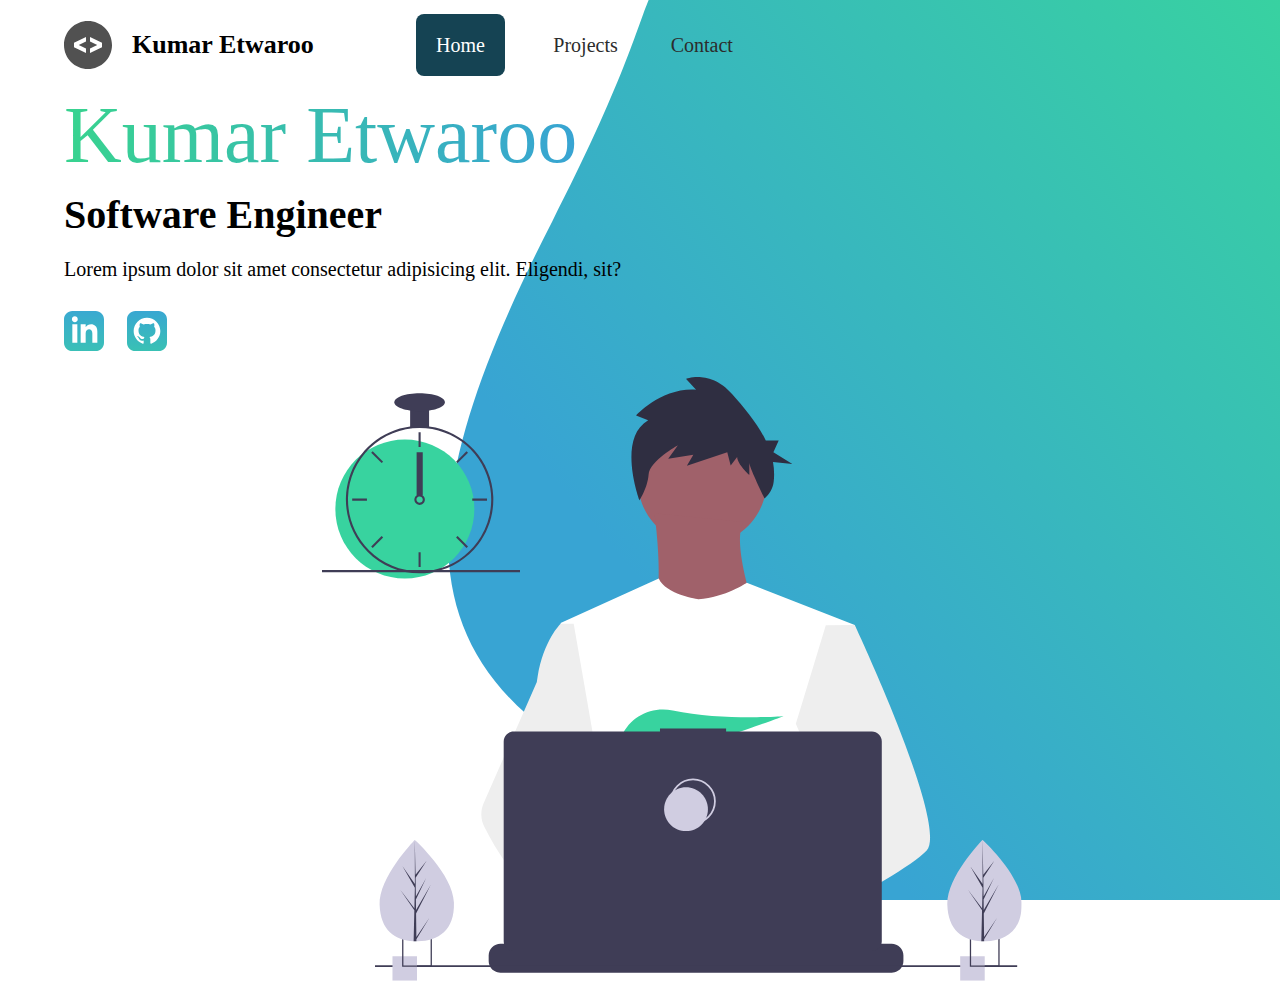
==== index.html @ 173f85a4 "Working on Home Page" ====
<!DOCTYPE html>
<html lang="en">
  <head>
    <meta charset="UTF-8" />
    <meta http-equiv="X-UA-Compatible" content="IE=edge" />
    <meta name="viewport" content="width=device-width, initial-scale=1.0" />
    <title>Kumar Etwaroo | Software Engineer</title>
    <meta
      name="description"
      content="I am the highest performing computer 
      science gradute of the University of the West Indies 
      within the graduating class of 2021. 
      I am passionate web developer, enjoying all 
      areas of full stack developement."
    />
    <meta name="robots" content="index, follow" />
    <link rel="stylesheet" href="./styles/style.css" />
  </head>
  <body>
    <header class="main">
      <nav>
        <div class="logo-container">
          <img
            src="./icons/code.svg"
            alt="greater than sign facing lesser than sign"
          />
          <h1>Kumar Etwaroo</h1>
        </div>
        <ul>
          <li><a href="#" class="active">Home</a></li>
          <li><a href="#">Projects</a></li>
          <li><a href="#">Contact</a></li>
        </ul>
      </nav>
      <section class="intro">
        <div class="intro-text-container">
          <header>
            <span>Kumar Etwaroo</span>
            <h2>Software Engineer</h2>
          </header>
          <p>
            Lorem ipsum dolor sit amet consectetur adipisicing elit. Eligendi,
            sit?
          </p>
          <div class="intro-links-container">
            <a href="#"
              ><img src="./icons/linked-in.svg" alt="linkedin-social-media"
            /></a>
            <a href="#"><img src="./icons/github.svg" alt="github-lin" /></a>
          </div>
        </div>
        <div class="intro-imgs-container">
          <svg
            width="799"
            height="690"
            viewBox="0 0 799 690"
            fill="none"
            xmlns="http://www.w3.org/2000/svg"
          >
            <g id="undraw_dev_productivity_umsq (1) 1" clip-path="url(#clip0)">
              <path
                id="Vector"
                d="M516.92 624.636C516.92 624.636 512.16 626.266 504.42 628.576C487.31 633.706 455.65 642.216 428.82 643.916C405.72 645.396 386.2 641.836 382.63 626.766C381.1 620.286 383.27 614.956 388 610.576C402.12 597.486 439 592.796 468.25 591.186C476.51 590.736 484.15 590.526 490.51 590.446C501.31 590.306 508.39 590.526 508.39 590.526L508.56 591.186L516.92 624.636Z"
                fill="#A0616A"
              />
              <path
                id="Vector_2"
                d="M436.99 672.586C418.61 695.346 342.73 647.666 316.19 629.886C310.41 626.016 306.97 623.566 306.97 623.566L331.25 591.186L338.94 580.936C338.94 580.936 345.82 584.586 355.99 590.526C356.36 590.746 356.73 590.966 357.11 591.186C365.88 596.336 376.89 603.066 388 610.576C403.33 620.946 418.83 632.776 428.82 643.916C438.59 654.806 443.08 665.036 436.99 672.586Z"
                fill="#A0616A"
              />
              <g id="me">
                <path
                  id="Vector_3"
                  d="M434.672 191.952C475.283 191.607 507.926 158.406 507.582 117.795C507.237 77.1832 474.036 44.5403 433.425 44.8847C392.813 45.2291 360.17 78.4303 360.515 119.042C360.859 159.653 394.06 192.296 434.672 191.952Z"
                  fill="#A0616A"
                />
                <path
                  id="Vector_4"
                  d="M379.477 155.65C379.477 155.65 394.216 259.972 373.002 271.875C351.787 283.779 499.929 283.588 499.929 283.588C499.929 283.588 466.124 193.284 480.809 165.449L379.477 155.65Z"
                  fill="#A0616A"
                />
                <path
                  id="Vector_5"
                  d="M608.101 283.199L596.257 339.402L571.214 458.308L570.49 464.815L562.138 540.138L556.582 590.177L552.857 623.79C528.584 636.526 510.988 645.326 510.988 645.326C510.988 645.326 509.404 637.719 506.871 627.99C489.805 633.265 458.218 642.043 431.404 643.97C441.266 654.777 445.842 664.969 439.817 672.57C421.63 695.485 345.349 648.45 318.659 630.896C318.077 635.158 317.879 639.464 318.068 643.762L297.626 628.314L299.331 592.359L302.206 531.522L305.819 455.229C304.448 451.975 303.294 448.634 302.364 445.228C295.956 423.161 288.032 379.057 281.928 342.067C277.016 312.298 273.302 287.138 272.517 281.785C272.411 281.086 272.358 280.726 272.358 280.726L384.363 230.094C392.509 248.556 429.865 253.809 429.865 253.809C460.756 251.417 484.847 234.913 484.847 234.913L608.101 283.199Z"
                  fill="white"
                />
                <path
                  id="Vector_6"
                  d="M372.285 49.3811L358.49 43.9934C358.49 43.9934 386.969 12.1 426.99 14.513L415.635 2.22366C415.635 2.22366 443.04 -9.01799 468.283 19.6674C481.553 34.7467 496.908 52.4737 506.557 72.5077L521.281 72.3829L515.251 85.9663L536.874 99.3152L514.777 97.0719C516.155 104.471 516.421 112.034 515.566 119.511C514.683 126.991 510.928 133.835 505.094 138.598V138.598C505.094 138.598 487.743 103.449 487.696 97.9443L487.813 111.705C487.813 111.705 473.959 99.4371 473.889 91.1807L466.471 100.877L462.593 85.7717L416.475 101.301L423.87 88.8526L395.157 93.2246L406.278 77.9923C406.278 77.9923 373.932 96.1568 372.811 111.304C371.689 126.452 362.299 140.875 362.299 140.875C362.299 140.875 336.213 70.3294 372.285 49.3811Z"
                  fill="#2F2E41"
                />
                <path
                  id="Vector_7"
                  d="M690.215 540.422C682.794 548.605 664.338 560.992 641.951 574.422C633.623 579.413 624.757 584.559 615.71 589.676C594.122 601.889 571.514 614.001 552.857 623.79C528.584 636.526 510.988 645.326 510.988 645.326C510.988 645.326 509.403 637.719 506.871 627.99C503.48 614.968 498.397 598.141 493.184 590.715C493.002 590.456 492.82 590.218 492.638 589.979C491.121 588.022 489.601 586.885 488.112 586.897L562.138 540.138L594.127 519.926L570.489 464.814L540.842 395.683L557.908 339.727L575.062 283.479L608.101 283.199C608.101 283.199 619.243 306.985 633.514 340.166C635.647 345.128 637.851 350.299 640.096 355.64C669.469 425.394 706.176 522.836 690.215 540.422Z"
                  fill="#EEEEEE"
                />
                <path
                  id="Vector_8"
                  d="M358.123 591.2C355.41 591.212 352.702 591.456 350.029 591.928C327.074 596.073 320.47 616.94 318.659 630.896C318.077 635.158 317.879 639.464 318.068 643.761L297.626 628.314L290.178 622.687C272.316 616.628 256.353 605.733 242.483 592.84C230.449 581.456 219.634 568.849 210.213 555.223C200.831 541.793 192.448 527.692 185.134 513.034C183.094 508.943 181.977 504.454 181.864 499.884C181.751 495.314 182.644 490.775 184.48 486.588L209.154 430.327L245.218 348.098C245.471 346.146 245.752 344.237 246.059 342.371C252.995 300.511 272.367 281.786 272.367 281.786L287.286 281.659L297.778 341.932L310.813 416.815L302.364 445.227L282.839 510.845L302.205 531.522L358.123 591.2Z"
                  fill="#EEEEEE"
                />
              </g>
              <path
                id="Vector_9"
                d="M372.877 415.806L385.631 430.686C390.37 429.783 395.319 428.721 400.416 427.529L396.752 415.806L405.71 426.256C459.707 412.975 526.637 387.155 526.637 387.155C526.637 387.155 454.379 392.453 400.428 380.666C376.558 375.451 351.998 387.284 342.202 409.668C336.508 422.679 337.403 433.951 357.596 433.951C364.419 433.835 371.223 433.195 377.949 432.037L372.877 415.806Z"
                fill="#38D39F"
              />
              <path
                id="Vector_10"
                d="M663.65 660.386V666.456C663.654 668.122 663.345 669.774 662.74 671.326C662.472 672.018 662.147 672.687 661.77 673.326C660.578 675.326 658.887 676.983 656.862 678.133C654.838 679.283 652.549 679.887 650.22 679.886H203.67C201.342 679.887 199.053 679.283 197.028 678.133C195.003 676.983 193.312 675.326 192.12 673.326C191.743 672.687 191.419 672.018 191.15 671.326C190.546 669.774 190.237 668.122 190.24 666.456V660.386C190.24 658.622 190.587 656.876 191.262 655.246C191.936 653.616 192.926 652.136 194.173 650.888C195.42 649.641 196.901 648.652 198.53 647.977C200.16 647.302 201.906 646.955 203.67 646.956H229.41V644.126C229.41 644.052 229.425 643.979 229.453 643.911C229.481 643.843 229.522 643.782 229.574 643.73C229.626 643.678 229.688 643.636 229.756 643.608C229.824 643.58 229.897 643.566 229.97 643.566H243.4C243.474 643.566 243.547 643.58 243.615 643.608C243.683 643.636 243.745 643.678 243.797 643.73C243.849 643.782 243.89 643.843 243.918 643.911C243.946 643.979 243.96 644.052 243.96 644.126V646.956H252.35V644.126C252.35 644.052 252.365 643.979 252.393 643.911C252.421 643.843 252.462 643.782 252.514 643.73C252.566 643.678 252.628 643.636 252.696 643.608C252.764 643.58 252.837 643.566 252.91 643.566H266.34C266.414 643.566 266.487 643.58 266.555 643.608C266.623 643.636 266.684 643.678 266.736 643.73C266.789 643.782 266.83 643.843 266.858 643.911C266.886 643.979 266.9 644.052 266.9 644.126V646.956H275.3V644.126C275.3 644.052 275.315 643.979 275.343 643.911C275.371 643.843 275.412 643.782 275.464 643.73C275.516 643.678 275.578 643.636 275.646 643.608C275.714 643.58 275.787 643.566 275.86 643.566H289.29C289.364 643.566 289.437 643.58 289.505 643.608C289.573 643.636 289.634 643.678 289.686 643.73C289.739 643.782 289.78 643.843 289.808 643.911C289.836 643.979 289.85 644.052 289.85 644.126V646.956H298.24V644.126C298.24 644.052 298.255 643.979 298.283 643.911C298.311 643.843 298.352 643.782 298.404 643.73C298.456 643.678 298.518 643.636 298.586 643.608C298.654 643.58 298.727 643.566 298.8 643.566H312.23C312.304 643.566 312.377 643.58 312.445 643.608C312.513 643.636 312.574 643.678 312.626 643.73C312.678 643.782 312.72 643.843 312.748 643.911C312.776 643.979 312.79 644.052 312.79 644.126V646.956H321.18V644.126C321.18 644.052 321.194 643.979 321.223 643.911C321.251 643.843 321.292 643.782 321.344 643.73C321.396 643.678 321.458 643.636 321.526 643.608C321.594 643.58 321.667 643.566 321.74 643.566H335.17C335.244 643.566 335.317 643.58 335.385 643.608C335.453 643.636 335.514 643.678 335.566 643.73C335.618 643.782 335.66 643.843 335.688 643.911C335.716 643.979 335.73 644.052 335.73 644.126V646.956H344.13V644.126C344.13 644.052 344.145 643.979 344.173 643.911C344.201 643.843 344.242 643.782 344.294 643.73C344.346 643.678 344.408 643.636 344.476 643.608C344.544 643.58 344.617 643.566 344.69 643.566H358.12C358.194 643.566 358.267 643.58 358.335 643.608C358.403 643.636 358.464 643.678 358.516 643.73C358.569 643.782 358.61 643.843 358.638 643.911C358.666 643.979 358.68 644.052 358.68 644.126V646.956H367.07V644.126C367.07 644.052 367.085 643.979 367.113 643.911C367.141 643.843 367.182 643.782 367.234 643.73C367.286 643.678 367.348 643.636 367.416 643.608C367.484 643.58 367.557 643.566 367.63 643.566H472.83C472.904 643.566 472.977 643.58 473.045 643.608C473.113 643.636 473.174 643.678 473.227 643.73C473.279 643.782 473.32 643.843 473.348 643.911C473.376 643.979 473.39 644.052 473.39 644.126V646.956H481.79V644.126C481.79 644.052 481.804 643.979 481.833 643.911C481.861 643.843 481.902 643.782 481.954 643.73C482.006 643.678 482.068 643.636 482.136 643.608C482.204 643.58 482.277 643.566 482.35 643.566H495.78C495.928 643.567 496.07 643.627 496.175 643.732C496.279 643.836 496.339 643.978 496.34 644.126V646.956H504.73V644.126C504.73 644.052 504.745 643.979 504.773 643.911C504.801 643.843 504.842 643.782 504.894 643.73C504.946 643.678 505.008 643.636 505.076 643.608C505.144 643.58 505.217 643.566 505.29 643.566H518.72C518.794 643.566 518.867 643.58 518.935 643.608C519.003 643.636 519.065 643.678 519.117 643.73C519.169 643.782 519.21 643.843 519.238 643.911C519.266 643.979 519.28 644.052 519.28 644.126V646.956H527.67V644.126C527.67 644.052 527.685 643.979 527.713 643.911C527.741 643.843 527.782 643.782 527.834 643.73C527.886 643.678 527.948 643.636 528.016 643.608C528.084 643.58 528.157 643.566 528.23 643.566H541.66C541.734 643.566 541.807 643.58 541.875 643.608C541.943 643.636 542.005 643.678 542.057 643.73C542.109 643.782 542.15 643.843 542.178 643.911C542.206 643.979 542.22 644.052 542.22 644.126V646.956H550.62V644.126C550.62 644.052 550.635 643.979 550.663 643.911C550.691 643.843 550.732 643.782 550.784 643.73C550.836 643.678 550.898 643.636 550.966 643.608C551.034 643.58 551.107 643.566 551.18 643.566H564.61C564.757 643.568 564.898 643.628 565.001 643.733C565.104 643.837 565.161 643.979 565.16 644.126V646.956H573.56V644.126C573.56 644.052 573.575 643.979 573.603 643.911C573.631 643.843 573.672 643.782 573.724 643.73C573.776 643.678 573.838 643.636 573.906 643.608C573.974 643.58 574.047 643.566 574.12 643.566H587.55C587.624 643.566 587.697 643.58 587.765 643.608C587.833 643.636 587.895 643.678 587.947 643.73C587.999 643.782 588.04 643.843 588.068 643.911C588.096 643.979 588.11 644.052 588.11 644.126V646.956H596.5V644.126C596.5 644.052 596.515 643.979 596.543 643.911C596.571 643.843 596.612 643.782 596.664 643.73C596.716 643.678 596.778 643.636 596.846 643.608C596.914 643.58 596.987 643.566 597.06 643.566H610.49C610.564 643.566 610.637 643.58 610.705 643.608C610.773 643.636 610.835 643.678 610.887 643.73C610.939 643.782 610.98 643.843 611.008 643.911C611.036 643.979 611.05 644.052 611.05 644.126V646.956H650.22C651.984 646.955 653.731 647.302 655.36 647.977C656.99 648.652 658.471 649.641 659.718 650.888C660.965 652.136 661.954 653.616 662.629 655.246C663.304 656.876 663.651 658.622 663.65 660.386Z"
                fill="#3F3D56"
              />
              <path
                id="Vector_11"
                d="M793.5 671.326H60.5V673.326H793.5V671.326Z"
                fill="#3F3D56"
              />
              <path
                id="Vector_12"
                d="M627.694 404.757H461.251V401.326H385.78V404.757H218.651C215.665 404.757 212.801 405.943 210.69 408.054C208.578 410.166 207.392 413.029 207.392 416.015V643.927C207.392 646.913 208.578 649.776 210.69 651.888C212.801 653.999 215.665 655.185 218.651 655.185H627.694C630.68 655.185 633.544 653.999 635.655 651.888C637.767 649.776 638.953 646.913 638.953 643.927V416.015C638.953 414.537 638.662 413.073 638.096 411.707C637.53 410.341 636.701 409.1 635.655 408.054C634.61 407.009 633.369 406.18 632.003 405.614C630.637 405.048 629.173 404.757 627.694 404.757Z"
                fill="#3F3D56"
              />
              <path
                id="Vector_13"
                d="M423.5 509.326C437.307 509.326 448.5 498.133 448.5 484.326C448.5 470.519 437.307 459.326 423.5 459.326C409.693 459.326 398.5 470.519 398.5 484.326C398.5 498.133 409.693 509.326 423.5 509.326Z"
                stroke="#D0CDE1"
                stroke-width="2"
                stroke-miterlimit="10"
              />
              <path
                id="Vector_14"
                d="M415.5 518.326C429.307 518.326 440.5 507.133 440.5 493.326C440.5 479.519 429.307 468.326 415.5 468.326C401.693 468.326 390.5 479.519 390.5 493.326C390.5 507.133 401.693 518.326 415.5 518.326Z"
                fill="#D0CDE1"
              />
              <path
                id="Vector_15"
                d="M108.446 661.223H80.4463V689.223H108.446V661.223Z"
                fill="#D0CDE1"
              />
              <path
                id="Vector_16"
                d="M91.4502 639.223V673.223H125.45V639.223H91.4502ZM123.97 671.743H92.9202V640.703H123.97V671.743Z"
                fill="#3F3D56"
              />
              <path
                id="Vector_17"
                d="M756.446 661.223H728.446V689.223H756.446V661.223Z"
                fill="#D0CDE1"
              />
              <path
                id="Vector_18"
                d="M739.45 639.223V673.223H773.45V639.223H739.45ZM771.97 671.743H740.92V640.703H771.97V671.743Z"
                fill="#3F3D56"
              />
              <path
                id="Vector_19"
                d="M94.5802 230.113C138.399 230.113 173.921 194.592 173.921 150.773C173.921 106.955 138.399 71.4326 94.5802 71.4326C50.7617 71.4326 15.2397 106.955 15.2397 150.773C15.2397 194.592 50.7617 230.113 94.5802 230.113Z"
                fill="#38D39F"
              />
              <path
                id="Vector_20"
                d="M122.229 56.4899C115.045 55.5763 107.774 55.5763 100.59 56.4899C84.586 58.5913 69.5203 65.2398 57.181 75.6465C44.8417 86.0532 35.7467 99.7813 30.9754 115.202C28.8053 122.229 27.5764 129.514 27.3208 136.864C27.2848 137.886 27.2607 138.92 27.2607 139.954C27.283 162.264 36.1559 183.655 51.932 199.431C67.7082 215.207 89.0989 224.08 111.41 224.103C113.201 224.103 114.992 224.042 116.759 223.934C120.907 223.674 125.03 223.103 129.093 222.227C148.495 218.055 165.798 207.161 177.947 191.468C190.095 175.776 196.308 156.295 195.487 136.467C194.665 116.638 186.863 97.738 173.459 83.1039C160.054 68.4698 141.909 59.0435 122.229 56.4899H122.229ZM137.748 217.347H137.736C130.959 219.659 123.905 221.062 116.759 221.518C114.992 221.638 113.201 221.698 111.41 221.698C89.7377 221.672 68.961 213.051 53.6367 197.727C38.3123 182.402 29.6914 161.626 29.6649 139.954C29.6649 138.92 29.689 137.886 29.725 136.864C30.5514 115.744 39.5156 95.7617 54.7411 81.1008C69.9666 66.44 90.273 58.237 111.41 58.2089C130.776 58.21 149.513 65.0865 164.283 77.6131C179.052 90.1398 188.895 107.503 192.057 126.61C195.219 145.716 191.496 165.325 181.55 181.942C171.604 198.559 156.081 211.106 137.748 217.347H137.748Z"
                fill="#3F3D56"
              />
              <path
                id="Vector_21"
                d="M112.612 63.0176H110.208V79.8474H112.612V63.0176Z"
                fill="#3F3D56"
              />
              <path
                id="Vector_22"
                d="M57.8578 84.7018L56.1577 86.4019L68.0582 98.3023L69.7582 96.6022L57.8578 84.7018Z"
                fill="#3F3D56"
              />
              <path
                id="Vector_23"
                d="M34.4736 138.751V141.156H51.3034V138.751H34.4736Z"
                fill="#3F3D56"
              />
              <path
                id="Vector_24"
                d="M56.1578 193.506L57.8579 195.206L69.7584 183.306L68.0583 181.606L56.1578 193.506Z"
                fill="#3F3D56"
              />
              <path
                id="Vector_25"
                d="M153.062 96.6022L154.762 98.3022L166.662 86.4018L164.962 84.7017L153.062 96.6022Z"
                fill="#3F3D56"
              />
              <path
                id="Vector_26"
                d="M171.516 138.751V141.156H188.346V138.751H171.516Z"
                fill="#3F3D56"
              />
              <path
                id="Vector_27"
                d="M154.762 181.605L153.062 183.305L164.962 195.206L166.662 193.506L154.762 181.605Z"
                fill="#3F3D56"
              />
              <path
                id="Vector_28"
                d="M112.612 200.06H110.208V216.89H112.612V200.06Z"
                fill="#3F3D56"
              />
              <path
                id="Vector_29"
                d="M115.016 135.145C113.976 134.365 112.711 133.943 111.41 133.943C110.11 133.943 108.844 134.365 107.804 135.145C107.091 135.686 106.505 136.375 106.085 137.165C105.552 138.181 105.322 139.329 105.421 140.473C105.52 141.616 105.944 142.707 106.644 143.617C107.343 144.527 108.288 145.218 109.368 145.608C110.447 145.997 111.616 146.07 112.735 145.817C113.855 145.564 114.878 144.996 115.685 144.179C116.492 143.363 117.048 142.333 117.288 141.21C117.528 140.088 117.441 138.92 117.039 137.846C116.636 136.771 115.935 135.834 115.017 135.145H115.016ZM111.41 143.56C110.454 143.557 109.539 143.176 108.863 142.501C108.187 141.825 107.807 140.909 107.804 139.954C107.808 139.224 108.03 138.513 108.441 137.91C108.793 137.4 109.271 136.989 109.828 136.718C110.386 136.446 111.004 136.323 111.623 136.361C112.241 136.398 112.84 136.594 113.361 136.931C113.881 137.267 114.307 137.732 114.595 138.281C114.883 138.83 115.025 139.444 115.007 140.063C114.989 140.683 114.811 141.287 114.491 141.818C114.17 142.349 113.719 142.788 113.179 143.093C112.639 143.398 112.03 143.559 111.41 143.56V143.56Z"
                fill="#3F3D56"
              />
              <path
                id="Vector_30"
                d="M122.229 35.3687H100.591V57.007H122.229V35.3687Z"
                fill="#3F3D56"
              />
              <path
                id="Vector_31"
                d="M111.41 38.9748C127.344 38.9748 140.261 34.4 140.261 28.7567C140.261 23.1134 127.344 18.5386 111.41 18.5386C95.4757 18.5386 82.5586 23.1134 82.5586 28.7567C82.5586 34.4 95.4757 38.9748 111.41 38.9748Z"
                fill="#3F3D56"
              />
              <path
                id="clock-arrow"
                d="M115 86H108V135H115V86Z"
                fill="#3F3D56"
              />
              <path
                id="Vector_32"
                d="M226 220.44H0V222.844H226V220.44Z"
                fill="#3F3D56"
              />
              <g id="plant-left">
                <path
                  id="Vector_33"
                  d="M150.594 599.754C151.527 631.704 132.858 643.413 109.43 644.097C108.886 644.113 108.344 644.123 107.805 644.126C106.719 644.135 105.643 644.117 104.577 644.072C83.3891 643.193 66.6172 631.945 65.7495 602.232C64.8515 571.482 103.018 531.529 105.882 528.574L105.887 528.571C105.996 528.458 106.052 528.402 106.052 528.402C106.052 528.402 149.661 567.807 150.594 599.754Z"
                  fill="#D0CDE1"
                />
                <path
                  id="Vector_34"
                  d="M107.744 639.255L122.626 617.124L107.774 641.636L107.805 644.126C106.719 644.135 105.643 644.117 104.577 644.072L105.315 612.06L105.295 611.813L105.322 611.766L105.393 608.741L89.0952 585.078L105.374 606.477L105.432 607.116L105.989 582.93L91.9122 558.397L106.029 578.681L105.882 528.574L105.882 528.407L105.887 528.571L106.821 568.062L119.651 552.021L106.863 571.464L107.143 593.098L118.949 571.984L107.187 596.279L107.343 608.308L124.512 578.897L107.395 612.505L107.744 639.255Z"
                  fill="#3F3D56"
                />
              </g>
              <g id="plant-right">
                <path
                  id="Vector_35"
                  d="M798.594 599.754C799.527 631.704 780.858 643.413 757.43 644.097C756.886 644.113 756.344 644.123 755.805 644.126C754.719 644.135 753.643 644.117 752.577 644.072C731.389 643.193 714.617 631.945 713.749 602.232C712.851 571.482 751.018 531.529 753.882 528.574L753.887 528.571C753.996 528.458 754.052 528.402 754.052 528.402C754.052 528.402 797.661 567.807 798.594 599.754Z"
                  fill="#D0CDE1"
                />
                <path
                  id="Vector_36"
                  d="M755.744 639.255L770.626 617.124L755.774 641.636L755.805 644.126C754.719 644.135 753.643 644.117 752.577 644.072L753.315 612.06L753.295 611.813L753.323 611.766L753.393 608.741L737.095 585.078L753.374 606.477L753.432 607.116L753.989 582.93L739.912 558.397L754.029 578.681L753.882 528.574L753.882 528.407L753.887 528.571L754.821 568.062L767.651 552.021L754.864 571.464L755.143 593.098L766.949 571.984L755.187 596.279L755.343 608.308L772.512 578.897L755.395 612.505L755.744 639.255Z"
                  fill="#3F3D56"
                />
              </g>
            </g>
            <defs>
              <clipPath id="clip0">
                <rect width="798.627" height="689.223" fill="white" />
              </clipPath>
            </defs>
          </svg>
        </div>
        <img src="./img/splash.svg" class="splash" alt="" />
      </section>
    </header>
  </body>
</html>
---- styles/style.css ----
* {
  padding: 0;
  margin: 0;
  -webkit-box-sizing: border-box;
          box-sizing: border-box;
}

html {
  font-size: 62.5%;
}

h1 {
  font-size: 2.6rem;
}

h2 {
  font-size: 4rem;
}

h3 {
  font-size: 3rem;
}

h4 {
  font-size: 2.8rem;
}

h5 {
  font-size: 2.8rem;
}

li,
p,
button,
a,
input,
label {
  font-size: 2rem;
}

a {
  text-decoration: none;
  color: #2c2c2c;
}

ul {
  list-style: none;
}

button {
  border: none;
}

.active {
  background: #154353;
  border-radius: .8rem;
  color: white;
}

nav {
  width: 60%;
  min-height: 10vh;
  padding: 0rem 0 0rem 5%;
  display: -webkit-box;
  display: -ms-flexbox;
  display: flex;
  -webkit-box-orient: horizontal;
  -webkit-box-direction: normal;
      -ms-flex-direction: row;
          flex-direction: row;
  -webkit-box-pack: justify;
      -ms-flex-pack: justify;
          justify-content: space-between;
  -webkit-box-align: center;
      -ms-flex-align: center;
          align-items: center;
  -ms-flex-wrap: wrap;
      flex-wrap: wrap;
}

.logo-container {
  display: -webkit-box;
  display: -ms-flexbox;
  display: flex;
  -webkit-box-orient: horizontal;
  -webkit-box-direction: normal;
      -ms-flex-direction: row;
          flex-direction: row;
  -webkit-box-pack: auto;
      -ms-flex-pack: auto;
          justify-content: auto;
  -webkit-box-align: center;
      -ms-flex-align: center;
          align-items: center;
  -webkit-box-flex: 1;
      -ms-flex: 1 1 30rem;
          flex: 1 1 30rem;
}

.logo-container h1 {
  padding: 2rem;
}

ul {
  -webkit-box-flex: 1;
      -ms-flex: 1 1 30rem;
          flex: 1 1 30rem;
  display: -webkit-box;
  display: -ms-flexbox;
  display: flex;
  -webkit-box-orient: horizontal;
  -webkit-box-direction: normal;
      -ms-flex-direction: row;
          flex-direction: row;
  -ms-flex-pack: distribute;
      justify-content: space-around;
  -webkit-box-align: center;
      -ms-flex-align: center;
          align-items: center;
}

ul li {
  -webkit-box-flex: 1;
      -ms-flex: 1 1 5rem;
          flex: 1 1 5rem;
}

ul li a {
  padding: 2rem;
}

.intro {
  padding: 0 0 0 5%;
  display: -webkit-box;
  display: -ms-flexbox;
  display: flex;
  -webkit-box-orient: horizontal;
  -webkit-box-direction: normal;
      -ms-flex-direction: row;
          flex-direction: row;
  -webkit-box-pack: center;
      -ms-flex-pack: center;
          justify-content: center;
  -webkit-box-align: stretch;
      -ms-flex-align: stretch;
          align-items: stretch;
  -ms-flex-wrap: wrap;
      flex-wrap: wrap;
  min-height: 90vh;
}

.intro-text-container {
  -webkit-box-flex: 1;
      -ms-flex: 1 1 auto;
          flex: 1 1 auto;
  display: -webkit-box;
  display: -ms-flexbox;
  display: flex;
  -webkit-box-orient: vertical;
  -webkit-box-direction: normal;
      -ms-flex-direction: column;
          flex-direction: column;
  -webkit-box-pack: center;
      -ms-flex-pack: center;
          justify-content: center;
  -webkit-box-align: start;
      -ms-flex-align: start;
          align-items: flex-start;
}

.intro-text-container header span {
  font-size: 8rem;
  background: -webkit-gradient(linear, left top, right top, from(#38d38f), to(#38a4d3));
  background: linear-gradient(left, #38d38f, #38a4d3);
  background-clip: text;
  -webkit-background-clip: text;
  -webkit-text-fill-color: transparent;
  padding-bottom: 2rem;
}

.intro-text-container header h2 {
  padding: 1rem 0;
}

.intro-text-container p {
  padding: 1rem 0;
}

.intro-links-container img {
  width: 4rem;
  margin: 2rem 0;
}

.intro-links-container img:nth-child(1) {
  margin-right: 2rem;
}

.intro-imgs-container {
  -webkit-box-flex: 0;
      -ms-flex: 0 1 70rem;
          flex: 0 1 70rem;
}

.intro-imgs-container svg {
  height: 100%;
  width: 100%;
  -o-object-fit: cover;
     object-fit: cover;
}

.splash {
  position: absolute;
  top: 0%;
  right: 0%;
  height: 100vh;
  z-index: -1;
}

#plant-right {
  -webkit-animation: plant-right-animation 2s ease infinite alternate;
          animation: plant-right-animation 2s ease infinite alternate;
}

#plant-left {
  -webkit-animation: plant-left-animation 2s ease infinite alternate 1s;
          animation: plant-left-animation 2s ease infinite alternate 1s;
}

#clock-arrow {
  -webkit-animation: clock-arrow-rotate 2s linear infinite;
          animation: clock-arrow-rotate 2s linear infinite;
  transform-box: fill-box;
  -webkit-transform-origin: bottom;
          transform-origin: bottom;
}

@-webkit-keyframes plant-right-animation {
  from {
    -webkit-transform: translateY(0%);
            transform: translateY(0%);
  }
  to {
    -webkit-transform: translateY(-30%);
            transform: translateY(-30%);
  }
}

@keyframes plant-right-animation {
  from {
    -webkit-transform: translateY(0%);
            transform: translateY(0%);
  }
  to {
    -webkit-transform: translateY(-30%);
            transform: translateY(-30%);
  }
}

@-webkit-keyframes plant-left-animation {
  from {
    -webkit-transform: translateY(0%);
            transform: translateY(0%);
  }
  to {
    -webkit-transform: translateY(-30%);
            transform: translateY(-30%);
  }
}

@keyframes plant-left-animation {
  from {
    -webkit-transform: translateY(0%);
            transform: translateY(0%);
  }
  to {
    -webkit-transform: translateY(-30%);
            transform: translateY(-30%);
  }
}

@-webkit-keyframes clock-arrow-rotate {
  from {
    -webkit-transform: rotate(0);
            transform: rotate(0);
  }
  to {
    -webkit-transform: rotate(360deg);
            transform: rotate(360deg);
  }
}

@keyframes clock-arrow-rotate {
  from {
    -webkit-transform: rotate(0);
            transform: rotate(0);
  }
  to {
    -webkit-transform: rotate(360deg);
            transform: rotate(360deg);
  }
}
/*# sourceMappingURL=style.css.map */
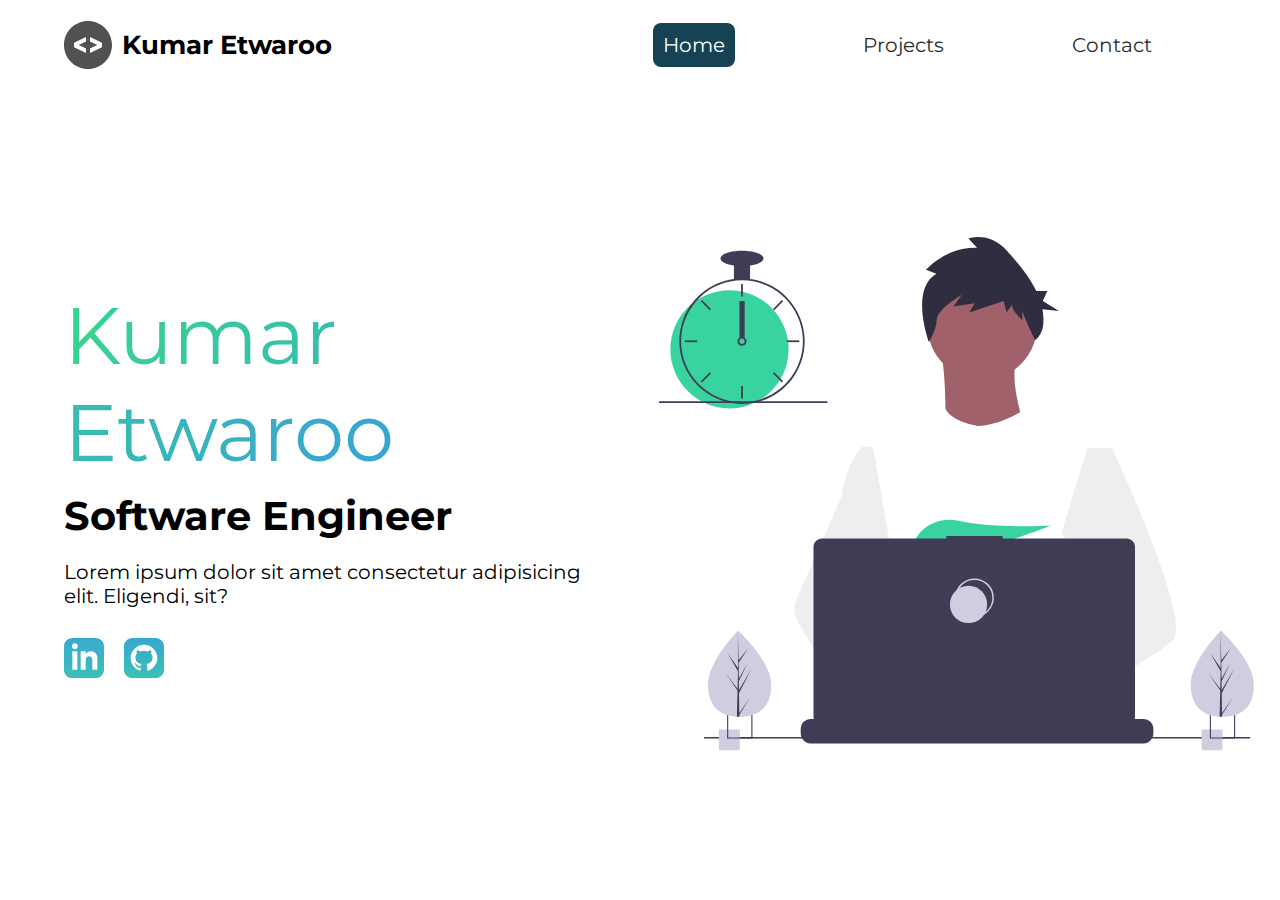
==== commit 85c95169: "Stable Responsive Home Page" ====
--- a/index.html
+++ b/index.html
@@ -15,6 +15,12 @@
     />
     <meta name="robots" content="index, follow" />
     <link rel="stylesheet" href="./styles/style.css" />
+    <link rel="preconnect" href="https://fonts.googleapis.com" />
+    <link rel="preconnect" href="https://fonts.gstatic.com" crossorigin />
+    <link
+      href="https://fonts.googleapis.com/css2?family=Montserrat:wght@400;500&display=swap"
+      rel="stylesheet"
+    />
   </head>
   <body>
     <header class="main">
@@ -32,235 +38,232 @@
           <li><a href="#">Contact</a></li>
         </ul>
       </nav>
-      <section class="intro">
-        <div class="intro-text-container">
-          <header>
-            <span>Kumar Etwaroo</span>
-            <h2>Software Engineer</h2>
-          </header>
-          <p>
-            Lorem ipsum dolor sit amet consectetur adipisicing elit. Eligendi,
-            sit?
-          </p>
-          <div class="intro-links-container">
-            <a href="#"
-              ><img src="./icons/linked-in.svg" alt="linkedin-social-media"
-            /></a>
-            <a href="#"><img src="./icons/github.svg" alt="github-lin" /></a>
-          </div>
+    </header>
+    <section class="intro">
+      <div class="intro-text-container">
+        <header>
+          <span>Kumar Etwaroo</span>
+          <h2>Software Engineer</h2>
+        </header>
+        <p>
+          Lorem ipsum dolor sit amet consectetur adipisicing elit. Eligendi,
+          sit?
+        </p>
+        <div class="intro-links-container">
+          <a href="#"
+            ><img src="./icons/linked-in.svg" alt="linkedin-social-media"
+          /></a>
+          <a href="#"><img src="./icons/github.svg" alt="github-lin" /></a>
         </div>
-        <div class="intro-imgs-container">
-          <svg
-            width="799"
-            height="690"
-            viewBox="0 0 799 690"
-            fill="none"
-            xmlns="http://www.w3.org/2000/svg"
-          >
-            <g id="undraw_dev_productivity_umsq (1) 1" clip-path="url(#clip0)">
-              <path
-                id="Vector"
-                d="M516.92 624.636C516.92 624.636 512.16 626.266 504.42 628.576C487.31 633.706 455.65 642.216 428.82 643.916C405.72 645.396 386.2 641.836 382.63 626.766C381.1 620.286 383.27 614.956 388 610.576C402.12 597.486 439 592.796 468.25 591.186C476.51 590.736 484.15 590.526 490.51 590.446C501.31 590.306 508.39 590.526 508.39 590.526L508.56 591.186L516.92 624.636Z"
+      </div>
+      <div class="intro-imgs-container">
+        <svg
+          width="799"
+          height="690"
+          viewBox="0 0 799 690"
+          fill="none"
+          xmlns="http://www.w3.org/2000/svg"
+        >
+          <g id="undraw_dev_productivity_umsq (1) 1" clip-path="url(#clip0)">
+            <path
+              id="Vector"
+              d="M516.92 624.636C516.92 624.636 512.16 626.266 504.42 628.576C487.31 633.706 455.65 642.216 428.82 643.916C405.72 645.396 386.2 641.836 382.63 626.766C381.1 620.286 383.27 614.956 388 610.576C402.12 597.486 439 592.796 468.25 591.186C476.51 590.736 484.15 590.526 490.51 590.446C501.31 590.306 508.39 590.526 508.39 590.526L508.56 591.186L516.92 624.636Z"
+              fill="#A0616A"
+            />
+            <path
+              id="Vector_2"
+              d="M436.99 672.586C418.61 695.346 342.73 647.666 316.19 629.886C310.41 626.016 306.97 623.566 306.97 623.566L331.25 591.186L338.94 580.936C338.94 580.936 345.82 584.586 355.99 590.526C356.36 590.746 356.73 590.966 357.11 591.186C365.88 596.336 376.89 603.066 388 610.576C403.33 620.946 418.83 632.776 428.82 643.916C438.59 654.806 443.08 665.036 436.99 672.586Z"
+              fill="#A0616A"
+            />
+            <g id="me">
+              <path
+                id="Vector_3"
+                d="M434.672 191.952C475.283 191.607 507.926 158.406 507.582 117.795C507.237 77.1832 474.036 44.5403 433.425 44.8847C392.813 45.2291 360.17 78.4303 360.515 119.042C360.859 159.653 394.06 192.296 434.672 191.952Z"
                 fill="#A0616A"
               />
               <path
-                id="Vector_2"
-                d="M436.99 672.586C418.61 695.346 342.73 647.666 316.19 629.886C310.41 626.016 306.97 623.566 306.97 623.566L331.25 591.186L338.94 580.936C338.94 580.936 345.82 584.586 355.99 590.526C356.36 590.746 356.73 590.966 357.11 591.186C365.88 596.336 376.89 603.066 388 610.576C403.33 620.946 418.83 632.776 428.82 643.916C438.59 654.806 443.08 665.036 436.99 672.586Z"
+                id="Vector_4"
+                d="M379.477 155.65C379.477 155.65 394.216 259.972 373.002 271.875C351.787 283.779 499.929 283.588 499.929 283.588C499.929 283.588 466.124 193.284 480.809 165.449L379.477 155.65Z"
                 fill="#A0616A"
               />
-              <g id="me">
-                <path
-                  id="Vector_3"
-                  d="M434.672 191.952C475.283 191.607 507.926 158.406 507.582 117.795C507.237 77.1832 474.036 44.5403 433.425 44.8847C392.813 45.2291 360.17 78.4303 360.515 119.042C360.859 159.653 394.06 192.296 434.672 191.952Z"
-                  fill="#A0616A"
-                />
-                <path
-                  id="Vector_4"
-                  d="M379.477 155.65C379.477 155.65 394.216 259.972 373.002 271.875C351.787 283.779 499.929 283.588 499.929 283.588C499.929 283.588 466.124 193.284 480.809 165.449L379.477 155.65Z"
-                  fill="#A0616A"
-                />
-                <path
-                  id="Vector_5"
-                  d="M608.101 283.199L596.257 339.402L571.214 458.308L570.49 464.815L562.138 540.138L556.582 590.177L552.857 623.79C528.584 636.526 510.988 645.326 510.988 645.326C510.988 645.326 509.404 637.719 506.871 627.99C489.805 633.265 458.218 642.043 431.404 643.97C441.266 654.777 445.842 664.969 439.817 672.57C421.63 695.485 345.349 648.45 318.659 630.896C318.077 635.158 317.879 639.464 318.068 643.762L297.626 628.314L299.331 592.359L302.206 531.522L305.819 455.229C304.448 451.975 303.294 448.634 302.364 445.228C295.956 423.161 288.032 379.057 281.928 342.067C277.016 312.298 273.302 287.138 272.517 281.785C272.411 281.086 272.358 280.726 272.358 280.726L384.363 230.094C392.509 248.556 429.865 253.809 429.865 253.809C460.756 251.417 484.847 234.913 484.847 234.913L608.101 283.199Z"
-                  fill="white"
-                />
-                <path
-                  id="Vector_6"
-                  d="M372.285 49.3811L358.49 43.9934C358.49 43.9934 386.969 12.1 426.99 14.513L415.635 2.22366C415.635 2.22366 443.04 -9.01799 468.283 19.6674C481.553 34.7467 496.908 52.4737 506.557 72.5077L521.281 72.3829L515.251 85.9663L536.874 99.3152L514.777 97.0719C516.155 104.471 516.421 112.034 515.566 119.511C514.683 126.991 510.928 133.835 505.094 138.598V138.598C505.094 138.598 487.743 103.449 487.696 97.9443L487.813 111.705C487.813 111.705 473.959 99.4371 473.889 91.1807L466.471 100.877L462.593 85.7717L416.475 101.301L423.87 88.8526L395.157 93.2246L406.278 77.9923C406.278 77.9923 373.932 96.1568 372.811 111.304C371.689 126.452 362.299 140.875 362.299 140.875C362.299 140.875 336.213 70.3294 372.285 49.3811Z"
-                  fill="#2F2E41"
-                />
-                <path
-                  id="Vector_7"
-                  d="M690.215 540.422C682.794 548.605 664.338 560.992 641.951 574.422C633.623 579.413 624.757 584.559 615.71 589.676C594.122 601.889 571.514 614.001 552.857 623.79C528.584 636.526 510.988 645.326 510.988 645.326C510.988 645.326 509.403 637.719 506.871 627.99C503.48 614.968 498.397 598.141 493.184 590.715C493.002 590.456 492.82 590.218 492.638 589.979C491.121 588.022 489.601 586.885 488.112 586.897L562.138 540.138L594.127 519.926L570.489 464.814L540.842 395.683L557.908 339.727L575.062 283.479L608.101 283.199C608.101 283.199 619.243 306.985 633.514 340.166C635.647 345.128 637.851 350.299 640.096 355.64C669.469 425.394 706.176 522.836 690.215 540.422Z"
-                  fill="#EEEEEE"
-                />
-                <path
-                  id="Vector_8"
-                  d="M358.123 591.2C355.41 591.212 352.702 591.456 350.029 591.928C327.074 596.073 320.47 616.94 318.659 630.896C318.077 635.158 317.879 639.464 318.068 643.761L297.626 628.314L290.178 622.687C272.316 616.628 256.353 605.733 242.483 592.84C230.449 581.456 219.634 568.849 210.213 555.223C200.831 541.793 192.448 527.692 185.134 513.034C183.094 508.943 181.977 504.454 181.864 499.884C181.751 495.314 182.644 490.775 184.48 486.588L209.154 430.327L245.218 348.098C245.471 346.146 245.752 344.237 246.059 342.371C252.995 300.511 272.367 281.786 272.367 281.786L287.286 281.659L297.778 341.932L310.813 416.815L302.364 445.227L282.839 510.845L302.205 531.522L358.123 591.2Z"
-                  fill="#EEEEEE"
-                />
-              </g>
-              <path
-                id="Vector_9"
-                d="M372.877 415.806L385.631 430.686C390.37 429.783 395.319 428.721 400.416 427.529L396.752 415.806L405.71 426.256C459.707 412.975 526.637 387.155 526.637 387.155C526.637 387.155 454.379 392.453 400.428 380.666C376.558 375.451 351.998 387.284 342.202 409.668C336.508 422.679 337.403 433.951 357.596 433.951C364.419 433.835 371.223 433.195 377.949 432.037L372.877 415.806Z"
-                fill="#38D39F"
-              />
-              <path
-                id="Vector_10"
-                d="M663.65 660.386V666.456C663.654 668.122 663.345 669.774 662.74 671.326C662.472 672.018 662.147 672.687 661.77 673.326C660.578 675.326 658.887 676.983 656.862 678.133C654.838 679.283 652.549 679.887 650.22 679.886H203.67C201.342 679.887 199.053 679.283 197.028 678.133C195.003 676.983 193.312 675.326 192.12 673.326C191.743 672.687 191.419 672.018 191.15 671.326C190.546 669.774 190.237 668.122 190.24 666.456V660.386C190.24 658.622 190.587 656.876 191.262 655.246C191.936 653.616 192.926 652.136 194.173 650.888C195.42 649.641 196.901 648.652 198.53 647.977C200.16 647.302 201.906 646.955 203.67 646.956H229.41V644.126C229.41 644.052 229.425 643.979 229.453 643.911C229.481 643.843 229.522 643.782 229.574 643.73C229.626 643.678 229.688 643.636 229.756 643.608C229.824 643.58 229.897 643.566 229.97 643.566H243.4C243.474 643.566 243.547 643.58 243.615 643.608C243.683 643.636 243.745 643.678 243.797 643.73C243.849 643.782 243.89 643.843 243.918 643.911C243.946 643.979 243.96 644.052 243.96 644.126V646.956H252.35V644.126C252.35 644.052 252.365 643.979 252.393 643.911C252.421 643.843 252.462 643.782 252.514 643.73C252.566 643.678 252.628 643.636 252.696 643.608C252.764 643.58 252.837 643.566 252.91 643.566H266.34C266.414 643.566 266.487 643.58 266.555 643.608C266.623 643.636 266.684 643.678 266.736 643.73C266.789 643.782 266.83 643.843 266.858 643.911C266.886 643.979 266.9 644.052 266.9 644.126V646.956H275.3V644.126C275.3 644.052 275.315 643.979 275.343 643.911C275.371 643.843 275.412 643.782 275.464 643.73C275.516 643.678 275.578 643.636 275.646 643.608C275.714 643.58 275.787 643.566 275.86 643.566H289.29C289.364 643.566 289.437 643.58 289.505 643.608C289.573 643.636 289.634 643.678 289.686 643.73C289.739 643.782 289.78 643.843 289.808 643.911C289.836 643.979 289.85 644.052 289.85 644.126V646.956H298.24V644.126C298.24 644.052 298.255 643.979 298.283 643.911C298.311 643.843 298.352 643.782 298.404 643.73C298.456 643.678 298.518 643.636 298.586 643.608C298.654 643.58 298.727 643.566 298.8 643.566H312.23C312.304 643.566 312.377 643.58 312.445 643.608C312.513 643.636 312.574 643.678 312.626 643.73C312.678 643.782 312.72 643.843 312.748 643.911C312.776 643.979 312.79 644.052 312.79 644.126V646.956H321.18V644.126C321.18 644.052 321.194 643.979 321.223 643.911C321.251 643.843 321.292 643.782 321.344 643.73C321.396 643.678 321.458 643.636 321.526 643.608C321.594 643.58 321.667 643.566 321.74 643.566H335.17C335.244 643.566 335.317 643.58 335.385 643.608C335.453 643.636 335.514 643.678 335.566 643.73C335.618 643.782 335.66 643.843 335.688 643.911C335.716 643.979 335.73 644.052 335.73 644.126V646.956H344.13V644.126C344.13 644.052 344.145 643.979 344.173 643.911C344.201 643.843 344.242 643.782 344.294 643.73C344.346 643.678 344.408 643.636 344.476 643.608C344.544 643.58 344.617 643.566 344.69 643.566H358.12C358.194 643.566 358.267 643.58 358.335 643.608C358.403 643.636 358.464 643.678 358.516 643.73C358.569 643.782 358.61 643.843 358.638 643.911C358.666 643.979 358.68 644.052 358.68 644.126V646.956H367.07V644.126C367.07 644.052 367.085 643.979 367.113 643.911C367.141 643.843 367.182 643.782 367.234 643.73C367.286 643.678 367.348 643.636 367.416 643.608C367.484 643.58 367.557 643.566 367.63 643.566H472.83C472.904 643.566 472.977 643.58 473.045 643.608C473.113 643.636 473.174 643.678 473.227 643.73C473.279 643.782 473.32 643.843 473.348 643.911C473.376 643.979 473.39 644.052 473.39 644.126V646.956H481.79V644.126C481.79 644.052 481.804 643.979 481.833 643.911C481.861 643.843 481.902 643.782 481.954 643.73C482.006 643.678 482.068 643.636 482.136 643.608C482.204 643.58 482.277 643.566 482.35 643.566H495.78C495.928 643.567 496.07 643.627 496.175 643.732C496.279 643.836 496.339 643.978 496.34 644.126V646.956H504.73V644.126C504.73 644.052 504.745 643.979 504.773 643.911C504.801 643.843 504.842 643.782 504.894 643.73C504.946 643.678 505.008 643.636 505.076 643.608C505.144 643.58 505.217 643.566 505.29 643.566H518.72C518.794 643.566 518.867 643.58 518.935 643.608C519.003 643.636 519.065 643.678 519.117 643.73C519.169 643.782 519.21 643.843 519.238 643.911C519.266 643.979 519.28 644.052 519.28 644.126V646.956H527.67V644.126C527.67 644.052 527.685 643.979 527.713 643.911C527.741 643.843 527.782 643.782 527.834 643.73C527.886 643.678 527.948 643.636 528.016 643.608C528.084 643.58 528.157 643.566 528.23 643.566H541.66C541.734 643.566 541.807 643.58 541.875 643.608C541.943 643.636 542.005 643.678 542.057 643.73C542.109 643.782 542.15 643.843 542.178 643.911C542.206 643.979 542.22 644.052 542.22 644.126V646.956H550.62V644.126C550.62 644.052 550.635 643.979 550.663 643.911C550.691 643.843 550.732 643.782 550.784 643.73C550.836 643.678 550.898 643.636 550.966 643.608C551.034 643.58 551.107 643.566 551.18 643.566H564.61C564.757 643.568 564.898 643.628 565.001 643.733C565.104 643.837 565.161 643.979 565.16 644.126V646.956H573.56V644.126C573.56 644.052 573.575 643.979 573.603 643.911C573.631 643.843 573.672 643.782 573.724 643.73C573.776 643.678 573.838 643.636 573.906 643.608C573.974 643.58 574.047 643.566 574.12 643.566H587.55C587.624 643.566 587.697 643.58 587.765 643.608C587.833 643.636 587.895 643.678 587.947 643.73C587.999 643.782 588.04 643.843 588.068 643.911C588.096 643.979 588.11 644.052 588.11 644.126V646.956H596.5V644.126C596.5 644.052 596.515 643.979 596.543 643.911C596.571 643.843 596.612 643.782 596.664 643.73C596.716 643.678 596.778 643.636 596.846 643.608C596.914 643.58 596.987 643.566 597.06 643.566H610.49C610.564 643.566 610.637 643.58 610.705 643.608C610.773 643.636 610.835 643.678 610.887 643.73C610.939 643.782 610.98 643.843 611.008 643.911C611.036 643.979 611.05 644.052 611.05 644.126V646.956H650.22C651.984 646.955 653.731 647.302 655.36 647.977C656.99 648.652 658.471 649.641 659.718 650.888C660.965 652.136 661.954 653.616 662.629 655.246C663.304 656.876 663.651 658.622 663.65 660.386Z"
+              <path
+                id="Vector_5"
+                d="M608.101 283.199L596.257 339.402L571.214 458.308L570.49 464.815L562.138 540.138L556.582 590.177L552.857 623.79C528.584 636.526 510.988 645.326 510.988 645.326C510.988 645.326 509.404 637.719 506.871 627.99C489.805 633.265 458.218 642.043 431.404 643.97C441.266 654.777 445.842 664.969 439.817 672.57C421.63 695.485 345.349 648.45 318.659 630.896C318.077 635.158 317.879 639.464 318.068 643.762L297.626 628.314L299.331 592.359L302.206 531.522L305.819 455.229C304.448 451.975 303.294 448.634 302.364 445.228C295.956 423.161 288.032 379.057 281.928 342.067C277.016 312.298 273.302 287.138 272.517 281.785C272.411 281.086 272.358 280.726 272.358 280.726L384.363 230.094C392.509 248.556 429.865 253.809 429.865 253.809C460.756 251.417 484.847 234.913 484.847 234.913L608.101 283.199Z"
+                fill="white"
+              />
+              <path
+                id="Vector_6"
+                d="M372.285 49.3811L358.49 43.9934C358.49 43.9934 386.969 12.1 426.99 14.513L415.635 2.22366C415.635 2.22366 443.04 -9.01799 468.283 19.6674C481.553 34.7467 496.908 52.4737 506.557 72.5077L521.281 72.3829L515.251 85.9663L536.874 99.3152L514.777 97.0719C516.155 104.471 516.421 112.034 515.566 119.511C514.683 126.991 510.928 133.835 505.094 138.598V138.598C505.094 138.598 487.743 103.449 487.696 97.9443L487.813 111.705C487.813 111.705 473.959 99.4371 473.889 91.1807L466.471 100.877L462.593 85.7717L416.475 101.301L423.87 88.8526L395.157 93.2246L406.278 77.9923C406.278 77.9923 373.932 96.1568 372.811 111.304C371.689 126.452 362.299 140.875 362.299 140.875C362.299 140.875 336.213 70.3294 372.285 49.3811Z"
+                fill="#2F2E41"
+              />
+              <path
+                id="Vector_7"
+                d="M690.215 540.422C682.794 548.605 664.338 560.992 641.951 574.422C633.623 579.413 624.757 584.559 615.71 589.676C594.122 601.889 571.514 614.001 552.857 623.79C528.584 636.526 510.988 645.326 510.988 645.326C510.988 645.326 509.403 637.719 506.871 627.99C503.48 614.968 498.397 598.141 493.184 590.715C493.002 590.456 492.82 590.218 492.638 589.979C491.121 588.022 489.601 586.885 488.112 586.897L562.138 540.138L594.127 519.926L570.489 464.814L540.842 395.683L557.908 339.727L575.062 283.479L608.101 283.199C608.101 283.199 619.243 306.985 633.514 340.166C635.647 345.128 637.851 350.299 640.096 355.64C669.469 425.394 706.176 522.836 690.215 540.422Z"
+                fill="#EEEEEE"
+              />
+              <path
+                id="Vector_8"
+                d="M358.123 591.2C355.41 591.212 352.702 591.456 350.029 591.928C327.074 596.073 320.47 616.94 318.659 630.896C318.077 635.158 317.879 639.464 318.068 643.761L297.626 628.314L290.178 622.687C272.316 616.628 256.353 605.733 242.483 592.84C230.449 581.456 219.634 568.849 210.213 555.223C200.831 541.793 192.448 527.692 185.134 513.034C183.094 508.943 181.977 504.454 181.864 499.884C181.751 495.314 182.644 490.775 184.48 486.588L209.154 430.327L245.218 348.098C245.471 346.146 245.752 344.237 246.059 342.371C252.995 300.511 272.367 281.786 272.367 281.786L287.286 281.659L297.778 341.932L310.813 416.815L302.364 445.227L282.839 510.845L302.205 531.522L358.123 591.2Z"
+                fill="#EEEEEE"
+              />
+            </g>
+            <path
+              id="Vector_9"
+              d="M372.877 415.806L385.631 430.686C390.37 429.783 395.319 428.721 400.416 427.529L396.752 415.806L405.71 426.256C459.707 412.975 526.637 387.155 526.637 387.155C526.637 387.155 454.379 392.453 400.428 380.666C376.558 375.451 351.998 387.284 342.202 409.668C336.508 422.679 337.403 433.951 357.596 433.951C364.419 433.835 371.223 433.195 377.949 432.037L372.877 415.806Z"
+              fill="#38D39F"
+            />
+            <path
+              id="Vector_10"
+              d="M663.65 660.386V666.456C663.654 668.122 663.345 669.774 662.74 671.326C662.472 672.018 662.147 672.687 661.77 673.326C660.578 675.326 658.887 676.983 656.862 678.133C654.838 679.283 652.549 679.887 650.22 679.886H203.67C201.342 679.887 199.053 679.283 197.028 678.133C195.003 676.983 193.312 675.326 192.12 673.326C191.743 672.687 191.419 672.018 191.15 671.326C190.546 669.774 190.237 668.122 190.24 666.456V660.386C190.24 658.622 190.587 656.876 191.262 655.246C191.936 653.616 192.926 652.136 194.173 650.888C195.42 649.641 196.901 648.652 198.53 647.977C200.16 647.302 201.906 646.955 203.67 646.956H229.41V644.126C229.41 644.052 229.425 643.979 229.453 643.911C229.481 643.843 229.522 643.782 229.574 643.73C229.626 643.678 229.688 643.636 229.756 643.608C229.824 643.58 229.897 643.566 229.97 643.566H243.4C243.474 643.566 243.547 643.58 243.615 643.608C243.683 643.636 243.745 643.678 243.797 643.73C243.849 643.782 243.89 643.843 243.918 643.911C243.946 643.979 243.96 644.052 243.96 644.126V646.956H252.35V644.126C252.35 644.052 252.365 643.979 252.393 643.911C252.421 643.843 252.462 643.782 252.514 643.73C252.566 643.678 252.628 643.636 252.696 643.608C252.764 643.58 252.837 643.566 252.91 643.566H266.34C266.414 643.566 266.487 643.58 266.555 643.608C266.623 643.636 266.684 643.678 266.736 643.73C266.789 643.782 266.83 643.843 266.858 643.911C266.886 643.979 266.9 644.052 266.9 644.126V646.956H275.3V644.126C275.3 644.052 275.315 643.979 275.343 643.911C275.371 643.843 275.412 643.782 275.464 643.73C275.516 643.678 275.578 643.636 275.646 643.608C275.714 643.58 275.787 643.566 275.86 643.566H289.29C289.364 643.566 289.437 643.58 289.505 643.608C289.573 643.636 289.634 643.678 289.686 643.73C289.739 643.782 289.78 643.843 289.808 643.911C289.836 643.979 289.85 644.052 289.85 644.126V646.956H298.24V644.126C298.24 644.052 298.255 643.979 298.283 643.911C298.311 643.843 298.352 643.782 298.404 643.73C298.456 643.678 298.518 643.636 298.586 643.608C298.654 643.58 298.727 643.566 298.8 643.566H312.23C312.304 643.566 312.377 643.58 312.445 643.608C312.513 643.636 312.574 643.678 312.626 643.73C312.678 643.782 312.72 643.843 312.748 643.911C312.776 643.979 312.79 644.052 312.79 644.126V646.956H321.18V644.126C321.18 644.052 321.194 643.979 321.223 643.911C321.251 643.843 321.292 643.782 321.344 643.73C321.396 643.678 321.458 643.636 321.526 643.608C321.594 643.58 321.667 643.566 321.74 643.566H335.17C335.244 643.566 335.317 643.58 335.385 643.608C335.453 643.636 335.514 643.678 335.566 643.73C335.618 643.782 335.66 643.843 335.688 643.911C335.716 643.979 335.73 644.052 335.73 644.126V646.956H344.13V644.126C344.13 644.052 344.145 643.979 344.173 643.911C344.201 643.843 344.242 643.782 344.294 643.73C344.346 643.678 344.408 643.636 344.476 643.608C344.544 643.58 344.617 643.566 344.69 643.566H358.12C358.194 643.566 358.267 643.58 358.335 643.608C358.403 643.636 358.464 643.678 358.516 643.73C358.569 643.782 358.61 643.843 358.638 643.911C358.666 643.979 358.68 644.052 358.68 644.126V646.956H367.07V644.126C367.07 644.052 367.085 643.979 367.113 643.911C367.141 643.843 367.182 643.782 367.234 643.73C367.286 643.678 367.348 643.636 367.416 643.608C367.484 643.58 367.557 643.566 367.63 643.566H472.83C472.904 643.566 472.977 643.58 473.045 643.608C473.113 643.636 473.174 643.678 473.227 643.73C473.279 643.782 473.32 643.843 473.348 643.911C473.376 643.979 473.39 644.052 473.39 644.126V646.956H481.79V644.126C481.79 644.052 481.804 643.979 481.833 643.911C481.861 643.843 481.902 643.782 481.954 643.73C482.006 643.678 482.068 643.636 482.136 643.608C482.204 643.58 482.277 643.566 482.35 643.566H495.78C495.928 643.567 496.07 643.627 496.175 643.732C496.279 643.836 496.339 643.978 496.34 644.126V646.956H504.73V644.126C504.73 644.052 504.745 643.979 504.773 643.911C504.801 643.843 504.842 643.782 504.894 643.73C504.946 643.678 505.008 643.636 505.076 643.608C505.144 643.58 505.217 643.566 505.29 643.566H518.72C518.794 643.566 518.867 643.58 518.935 643.608C519.003 643.636 519.065 643.678 519.117 643.73C519.169 643.782 519.21 643.843 519.238 643.911C519.266 643.979 519.28 644.052 519.28 644.126V646.956H527.67V644.126C527.67 644.052 527.685 643.979 527.713 643.911C527.741 643.843 527.782 643.782 527.834 643.73C527.886 643.678 527.948 643.636 528.016 643.608C528.084 643.58 528.157 643.566 528.23 643.566H541.66C541.734 643.566 541.807 643.58 541.875 643.608C541.943 643.636 542.005 643.678 542.057 643.73C542.109 643.782 542.15 643.843 542.178 643.911C542.206 643.979 542.22 644.052 542.22 644.126V646.956H550.62V644.126C550.62 644.052 550.635 643.979 550.663 643.911C550.691 643.843 550.732 643.782 550.784 643.73C550.836 643.678 550.898 643.636 550.966 643.608C551.034 643.58 551.107 643.566 551.18 643.566H564.61C564.757 643.568 564.898 643.628 565.001 643.733C565.104 643.837 565.161 643.979 565.16 644.126V646.956H573.56V644.126C573.56 644.052 573.575 643.979 573.603 643.911C573.631 643.843 573.672 643.782 573.724 643.73C573.776 643.678 573.838 643.636 573.906 643.608C573.974 643.58 574.047 643.566 574.12 643.566H587.55C587.624 643.566 587.697 643.58 587.765 643.608C587.833 643.636 587.895 643.678 587.947 643.73C587.999 643.782 588.04 643.843 588.068 643.911C588.096 643.979 588.11 644.052 588.11 644.126V646.956H596.5V644.126C596.5 644.052 596.515 643.979 596.543 643.911C596.571 643.843 596.612 643.782 596.664 643.73C596.716 643.678 596.778 643.636 596.846 643.608C596.914 643.58 596.987 643.566 597.06 643.566H610.49C610.564 643.566 610.637 643.58 610.705 643.608C610.773 643.636 610.835 643.678 610.887 643.73C610.939 643.782 610.98 643.843 611.008 643.911C611.036 643.979 611.05 644.052 611.05 644.126V646.956H650.22C651.984 646.955 653.731 647.302 655.36 647.977C656.99 648.652 658.471 649.641 659.718 650.888C660.965 652.136 661.954 653.616 662.629 655.246C663.304 656.876 663.651 658.622 663.65 660.386Z"
+              fill="#3F3D56"
+            />
+            <path
+              id="Vector_11"
+              d="M793.5 671.326H60.5V673.326H793.5V671.326Z"
+              fill="#3F3D56"
+            />
+            <path
+              id="Vector_12"
+              d="M627.694 404.757H461.251V401.326H385.78V404.757H218.651C215.665 404.757 212.801 405.943 210.69 408.054C208.578 410.166 207.392 413.029 207.392 416.015V643.927C207.392 646.913 208.578 649.776 210.69 651.888C212.801 653.999 215.665 655.185 218.651 655.185H627.694C630.68 655.185 633.544 653.999 635.655 651.888C637.767 649.776 638.953 646.913 638.953 643.927V416.015C638.953 414.537 638.662 413.073 638.096 411.707C637.53 410.341 636.701 409.1 635.655 408.054C634.61 407.009 633.369 406.18 632.003 405.614C630.637 405.048 629.173 404.757 627.694 404.757Z"
+              fill="#3F3D56"
+            />
+            <path
+              id="Vector_13"
+              d="M423.5 509.326C437.307 509.326 448.5 498.133 448.5 484.326C448.5 470.519 437.307 459.326 423.5 459.326C409.693 459.326 398.5 470.519 398.5 484.326C398.5 498.133 409.693 509.326 423.5 509.326Z"
+              stroke="#D0CDE1"
+              stroke-width="2"
+              stroke-miterlimit="10"
+            />
+            <path
+              id="Vector_14"
+              d="M415.5 518.326C429.307 518.326 440.5 507.133 440.5 493.326C440.5 479.519 429.307 468.326 415.5 468.326C401.693 468.326 390.5 479.519 390.5 493.326C390.5 507.133 401.693 518.326 415.5 518.326Z"
+              fill="#D0CDE1"
+            />
+            <path
+              id="Vector_15"
+              d="M108.446 661.223H80.4463V689.223H108.446V661.223Z"
+              fill="#D0CDE1"
+            />
+            <path
+              id="Vector_16"
+              d="M91.4502 639.223V673.223H125.45V639.223H91.4502ZM123.97 671.743H92.9202V640.703H123.97V671.743Z"
+              fill="#3F3D56"
+            />
+            <path
+              id="Vector_17"
+              d="M756.446 661.223H728.446V689.223H756.446V661.223Z"
+              fill="#D0CDE1"
+            />
+            <path
+              id="Vector_18"
+              d="M739.45 639.223V673.223H773.45V639.223H739.45ZM771.97 671.743H740.92V640.703H771.97V671.743Z"
+              fill="#3F3D56"
+            />
+            <path
+              id="Vector_19"
+              d="M94.5802 230.113C138.399 230.113 173.921 194.592 173.921 150.773C173.921 106.955 138.399 71.4326 94.5802 71.4326C50.7617 71.4326 15.2397 106.955 15.2397 150.773C15.2397 194.592 50.7617 230.113 94.5802 230.113Z"
+              fill="#38D39F"
+            />
+            <path
+              id="Vector_20"
+              d="M122.229 56.4899C115.045 55.5763 107.774 55.5763 100.59 56.4899C84.586 58.5913 69.5203 65.2398 57.181 75.6465C44.8417 86.0532 35.7467 99.7813 30.9754 115.202C28.8053 122.229 27.5764 129.514 27.3208 136.864C27.2848 137.886 27.2607 138.92 27.2607 139.954C27.283 162.264 36.1559 183.655 51.932 199.431C67.7082 215.207 89.0989 224.08 111.41 224.103C113.201 224.103 114.992 224.042 116.759 223.934C120.907 223.674 125.03 223.103 129.093 222.227C148.495 218.055 165.798 207.161 177.947 191.468C190.095 175.776 196.308 156.295 195.487 136.467C194.665 116.638 186.863 97.738 173.459 83.1039C160.054 68.4698 141.909 59.0435 122.229 56.4899H122.229ZM137.748 217.347H137.736C130.959 219.659 123.905 221.062 116.759 221.518C114.992 221.638 113.201 221.698 111.41 221.698C89.7377 221.672 68.961 213.051 53.6367 197.727C38.3123 182.402 29.6914 161.626 29.6649 139.954C29.6649 138.92 29.689 137.886 29.725 136.864C30.5514 115.744 39.5156 95.7617 54.7411 81.1008C69.9666 66.44 90.273 58.237 111.41 58.2089C130.776 58.21 149.513 65.0865 164.283 77.6131C179.052 90.1398 188.895 107.503 192.057 126.61C195.219 145.716 191.496 165.325 181.55 181.942C171.604 198.559 156.081 211.106 137.748 217.347H137.748Z"
+              fill="#3F3D56"
+            />
+            <path
+              id="Vector_21"
+              d="M112.612 63.0176H110.208V79.8474H112.612V63.0176Z"
+              fill="#3F3D56"
+            />
+            <path
+              id="Vector_22"
+              d="M57.8578 84.7018L56.1577 86.4019L68.0582 98.3023L69.7582 96.6022L57.8578 84.7018Z"
+              fill="#3F3D56"
+            />
+            <path
+              id="Vector_23"
+              d="M34.4736 138.751V141.156H51.3034V138.751H34.4736Z"
+              fill="#3F3D56"
+            />
+            <path
+              id="Vector_24"
+              d="M56.1578 193.506L57.8579 195.206L69.7584 183.306L68.0583 181.606L56.1578 193.506Z"
+              fill="#3F3D56"
+            />
+            <path
+              id="Vector_25"
+              d="M153.062 96.6022L154.762 98.3022L166.662 86.4018L164.962 84.7017L153.062 96.6022Z"
+              fill="#3F3D56"
+            />
+            <path
+              id="Vector_26"
+              d="M171.516 138.751V141.156H188.346V138.751H171.516Z"
+              fill="#3F3D56"
+            />
+            <path
+              id="Vector_27"
+              d="M154.762 181.605L153.062 183.305L164.962 195.206L166.662 193.506L154.762 181.605Z"
+              fill="#3F3D56"
+            />
+            <path
+              id="Vector_28"
+              d="M112.612 200.06H110.208V216.89H112.612V200.06Z"
+              fill="#3F3D56"
+            />
+            <path
+              id="Vector_29"
+              d="M115.016 135.145C113.976 134.365 112.711 133.943 111.41 133.943C110.11 133.943 108.844 134.365 107.804 135.145C107.091 135.686 106.505 136.375 106.085 137.165C105.552 138.181 105.322 139.329 105.421 140.473C105.52 141.616 105.944 142.707 106.644 143.617C107.343 144.527 108.288 145.218 109.368 145.608C110.447 145.997 111.616 146.07 112.735 145.817C113.855 145.564 114.878 144.996 115.685 144.179C116.492 143.363 117.048 142.333 117.288 141.21C117.528 140.088 117.441 138.92 117.039 137.846C116.636 136.771 115.935 135.834 115.017 135.145H115.016ZM111.41 143.56C110.454 143.557 109.539 143.176 108.863 142.501C108.187 141.825 107.807 140.909 107.804 139.954C107.808 139.224 108.03 138.513 108.441 137.91C108.793 137.4 109.271 136.989 109.828 136.718C110.386 136.446 111.004 136.323 111.623 136.361C112.241 136.398 112.84 136.594 113.361 136.931C113.881 137.267 114.307 137.732 114.595 138.281C114.883 138.83 115.025 139.444 115.007 140.063C114.989 140.683 114.811 141.287 114.491 141.818C114.17 142.349 113.719 142.788 113.179 143.093C112.639 143.398 112.03 143.559 111.41 143.56V143.56Z"
+              fill="#3F3D56"
+            />
+            <path
+              id="Vector_30"
+              d="M122.229 35.3687H100.591V57.007H122.229V35.3687Z"
+              fill="#3F3D56"
+            />
+            <path
+              id="Vector_31"
+              d="M111.41 38.9748C127.344 38.9748 140.261 34.4 140.261 28.7567C140.261 23.1134 127.344 18.5386 111.41 18.5386C95.4757 18.5386 82.5586 23.1134 82.5586 28.7567C82.5586 34.4 95.4757 38.9748 111.41 38.9748Z"
+              fill="#3F3D56"
+            />
+            <path id="clock-arrow" d="M115 86H108V135H115V86Z" fill="#3F3D56" />
+            <path
+              id="Vector_32"
+              d="M226 220.44H0V222.844H226V220.44Z"
+              fill="#3F3D56"
+            />
+            <g id="plant-left">
+              <path
+                id="Vector_33"
+                d="M150.594 599.754C151.527 631.704 132.858 643.413 109.43 644.097C108.886 644.113 108.344 644.123 107.805 644.126C106.719 644.135 105.643 644.117 104.577 644.072C83.3891 643.193 66.6172 631.945 65.7495 602.232C64.8515 571.482 103.018 531.529 105.882 528.574L105.887 528.571C105.996 528.458 106.052 528.402 106.052 528.402C106.052 528.402 149.661 567.807 150.594 599.754Z"
+                fill="#D0CDE1"
+              />
+              <path
+                id="Vector_34"
+                d="M107.744 639.255L122.626 617.124L107.774 641.636L107.805 644.126C106.719 644.135 105.643 644.117 104.577 644.072L105.315 612.06L105.295 611.813L105.322 611.766L105.393 608.741L89.0952 585.078L105.374 606.477L105.432 607.116L105.989 582.93L91.9122 558.397L106.029 578.681L105.882 528.574L105.882 528.407L105.887 528.571L106.821 568.062L119.651 552.021L106.863 571.464L107.143 593.098L118.949 571.984L107.187 596.279L107.343 608.308L124.512 578.897L107.395 612.505L107.744 639.255Z"
                 fill="#3F3D56"
               />
-              <path
-                id="Vector_11"
-                d="M793.5 671.326H60.5V673.326H793.5V671.326Z"
+            </g>
+            <g id="plant-right">
+              <path
+                id="Vector_35"
+                d="M798.594 599.754C799.527 631.704 780.858 643.413 757.43 644.097C756.886 644.113 756.344 644.123 755.805 644.126C754.719 644.135 753.643 644.117 752.577 644.072C731.389 643.193 714.617 631.945 713.749 602.232C712.851 571.482 751.018 531.529 753.882 528.574L753.887 528.571C753.996 528.458 754.052 528.402 754.052 528.402C754.052 528.402 797.661 567.807 798.594 599.754Z"
+                fill="#D0CDE1"
+              />
+              <path
+                id="Vector_36"
+                d="M755.744 639.255L770.626 617.124L755.774 641.636L755.805 644.126C754.719 644.135 753.643 644.117 752.577 644.072L753.315 612.06L753.295 611.813L753.323 611.766L753.393 608.741L737.095 585.078L753.374 606.477L753.432 607.116L753.989 582.93L739.912 558.397L754.029 578.681L753.882 528.574L753.882 528.407L753.887 528.571L754.821 568.062L767.651 552.021L754.864 571.464L755.143 593.098L766.949 571.984L755.187 596.279L755.343 608.308L772.512 578.897L755.395 612.505L755.744 639.255Z"
                 fill="#3F3D56"
               />
-              <path
-                id="Vector_12"
-                d="M627.694 404.757H461.251V401.326H385.78V404.757H218.651C215.665 404.757 212.801 405.943 210.69 408.054C208.578 410.166 207.392 413.029 207.392 416.015V643.927C207.392 646.913 208.578 649.776 210.69 651.888C212.801 653.999 215.665 655.185 218.651 655.185H627.694C630.68 655.185 633.544 653.999 635.655 651.888C637.767 649.776 638.953 646.913 638.953 643.927V416.015C638.953 414.537 638.662 413.073 638.096 411.707C637.53 410.341 636.701 409.1 635.655 408.054C634.61 407.009 633.369 406.18 632.003 405.614C630.637 405.048 629.173 404.757 627.694 404.757Z"
-                fill="#3F3D56"
-              />
-              <path
-                id="Vector_13"
-                d="M423.5 509.326C437.307 509.326 448.5 498.133 448.5 484.326C448.5 470.519 437.307 459.326 423.5 459.326C409.693 459.326 398.5 470.519 398.5 484.326C398.5 498.133 409.693 509.326 423.5 509.326Z"
-                stroke="#D0CDE1"
-                stroke-width="2"
-                stroke-miterlimit="10"
-              />
-              <path
-                id="Vector_14"
-                d="M415.5 518.326C429.307 518.326 440.5 507.133 440.5 493.326C440.5 479.519 429.307 468.326 415.5 468.326C401.693 468.326 390.5 479.519 390.5 493.326C390.5 507.133 401.693 518.326 415.5 518.326Z"
-                fill="#D0CDE1"
-              />
-              <path
-                id="Vector_15"
-                d="M108.446 661.223H80.4463V689.223H108.446V661.223Z"
-                fill="#D0CDE1"
-              />
-              <path
-                id="Vector_16"
-                d="M91.4502 639.223V673.223H125.45V639.223H91.4502ZM123.97 671.743H92.9202V640.703H123.97V671.743Z"
-                fill="#3F3D56"
-              />
-              <path
-                id="Vector_17"
-                d="M756.446 661.223H728.446V689.223H756.446V661.223Z"
-                fill="#D0CDE1"
-              />
-              <path
-                id="Vector_18"
-                d="M739.45 639.223V673.223H773.45V639.223H739.45ZM771.97 671.743H740.92V640.703H771.97V671.743Z"
-                fill="#3F3D56"
-              />
-              <path
-                id="Vector_19"
-                d="M94.5802 230.113C138.399 230.113 173.921 194.592 173.921 150.773C173.921 106.955 138.399 71.4326 94.5802 71.4326C50.7617 71.4326 15.2397 106.955 15.2397 150.773C15.2397 194.592 50.7617 230.113 94.5802 230.113Z"
-                fill="#38D39F"
-              />
-              <path
-                id="Vector_20"
-                d="M122.229 56.4899C115.045 55.5763 107.774 55.5763 100.59 56.4899C84.586 58.5913 69.5203 65.2398 57.181 75.6465C44.8417 86.0532 35.7467 99.7813 30.9754 115.202C28.8053 122.229 27.5764 129.514 27.3208 136.864C27.2848 137.886 27.2607 138.92 27.2607 139.954C27.283 162.264 36.1559 183.655 51.932 199.431C67.7082 215.207 89.0989 224.08 111.41 224.103C113.201 224.103 114.992 224.042 116.759 223.934C120.907 223.674 125.03 223.103 129.093 222.227C148.495 218.055 165.798 207.161 177.947 191.468C190.095 175.776 196.308 156.295 195.487 136.467C194.665 116.638 186.863 97.738 173.459 83.1039C160.054 68.4698 141.909 59.0435 122.229 56.4899H122.229ZM137.748 217.347H137.736C130.959 219.659 123.905 221.062 116.759 221.518C114.992 221.638 113.201 221.698 111.41 221.698C89.7377 221.672 68.961 213.051 53.6367 197.727C38.3123 182.402 29.6914 161.626 29.6649 139.954C29.6649 138.92 29.689 137.886 29.725 136.864C30.5514 115.744 39.5156 95.7617 54.7411 81.1008C69.9666 66.44 90.273 58.237 111.41 58.2089C130.776 58.21 149.513 65.0865 164.283 77.6131C179.052 90.1398 188.895 107.503 192.057 126.61C195.219 145.716 191.496 165.325 181.55 181.942C171.604 198.559 156.081 211.106 137.748 217.347H137.748Z"
-                fill="#3F3D56"
-              />
-              <path
-                id="Vector_21"
-                d="M112.612 63.0176H110.208V79.8474H112.612V63.0176Z"
-                fill="#3F3D56"
-              />
-              <path
-                id="Vector_22"
-                d="M57.8578 84.7018L56.1577 86.4019L68.0582 98.3023L69.7582 96.6022L57.8578 84.7018Z"
-                fill="#3F3D56"
-              />
-              <path
-                id="Vector_23"
-                d="M34.4736 138.751V141.156H51.3034V138.751H34.4736Z"
-                fill="#3F3D56"
-              />
-              <path
-                id="Vector_24"
-                d="M56.1578 193.506L57.8579 195.206L69.7584 183.306L68.0583 181.606L56.1578 193.506Z"
-                fill="#3F3D56"
-              />
-              <path
-                id="Vector_25"
-                d="M153.062 96.6022L154.762 98.3022L166.662 86.4018L164.962 84.7017L153.062 96.6022Z"
-                fill="#3F3D56"
-              />
-              <path
-                id="Vector_26"
-                d="M171.516 138.751V141.156H188.346V138.751H171.516Z"
-                fill="#3F3D56"
-              />
-              <path
-                id="Vector_27"
-                d="M154.762 181.605L153.062 183.305L164.962 195.206L166.662 193.506L154.762 181.605Z"
-                fill="#3F3D56"
-              />
-              <path
-                id="Vector_28"
-                d="M112.612 200.06H110.208V216.89H112.612V200.06Z"
-                fill="#3F3D56"
-              />
-              <path
-                id="Vector_29"
-                d="M115.016 135.145C113.976 134.365 112.711 133.943 111.41 133.943C110.11 133.943 108.844 134.365 107.804 135.145C107.091 135.686 106.505 136.375 106.085 137.165C105.552 138.181 105.322 139.329 105.421 140.473C105.52 141.616 105.944 142.707 106.644 143.617C107.343 144.527 108.288 145.218 109.368 145.608C110.447 145.997 111.616 146.07 112.735 145.817C113.855 145.564 114.878 144.996 115.685 144.179C116.492 143.363 117.048 142.333 117.288 141.21C117.528 140.088 117.441 138.92 117.039 137.846C116.636 136.771 115.935 135.834 115.017 135.145H115.016ZM111.41 143.56C110.454 143.557 109.539 143.176 108.863 142.501C108.187 141.825 107.807 140.909 107.804 139.954C107.808 139.224 108.03 138.513 108.441 137.91C108.793 137.4 109.271 136.989 109.828 136.718C110.386 136.446 111.004 136.323 111.623 136.361C112.241 136.398 112.84 136.594 113.361 136.931C113.881 137.267 114.307 137.732 114.595 138.281C114.883 138.83 115.025 139.444 115.007 140.063C114.989 140.683 114.811 141.287 114.491 141.818C114.17 142.349 113.719 142.788 113.179 143.093C112.639 143.398 112.03 143.559 111.41 143.56V143.56Z"
-                fill="#3F3D56"
-              />
-              <path
-                id="Vector_30"
-                d="M122.229 35.3687H100.591V57.007H122.229V35.3687Z"
-                fill="#3F3D56"
-              />
-              <path
-                id="Vector_31"
-                d="M111.41 38.9748C127.344 38.9748 140.261 34.4 140.261 28.7567C140.261 23.1134 127.344 18.5386 111.41 18.5386C95.4757 18.5386 82.5586 23.1134 82.5586 28.7567C82.5586 34.4 95.4757 38.9748 111.41 38.9748Z"
-                fill="#3F3D56"
-              />
-              <path
-                id="clock-arrow"
-                d="M115 86H108V135H115V86Z"
-                fill="#3F3D56"
-              />
-              <path
-                id="Vector_32"
-                d="M226 220.44H0V222.844H226V220.44Z"
-                fill="#3F3D56"
-              />
-              <g id="plant-left">
-                <path
-                  id="Vector_33"
-                  d="M150.594 599.754C151.527 631.704 132.858 643.413 109.43 644.097C108.886 644.113 108.344 644.123 107.805 644.126C106.719 644.135 105.643 644.117 104.577 644.072C83.3891 643.193 66.6172 631.945 65.7495 602.232C64.8515 571.482 103.018 531.529 105.882 528.574L105.887 528.571C105.996 528.458 106.052 528.402 106.052 528.402C106.052 528.402 149.661 567.807 150.594 599.754Z"
-                  fill="#D0CDE1"
-                />
-                <path
-                  id="Vector_34"
-                  d="M107.744 639.255L122.626 617.124L107.774 641.636L107.805 644.126C106.719 644.135 105.643 644.117 104.577 644.072L105.315 612.06L105.295 611.813L105.322 611.766L105.393 608.741L89.0952 585.078L105.374 606.477L105.432 607.116L105.989 582.93L91.9122 558.397L106.029 578.681L105.882 528.574L105.882 528.407L105.887 528.571L106.821 568.062L119.651 552.021L106.863 571.464L107.143 593.098L118.949 571.984L107.187 596.279L107.343 608.308L124.512 578.897L107.395 612.505L107.744 639.255Z"
-                  fill="#3F3D56"
-                />
-              </g>
-              <g id="plant-right">
-                <path
-                  id="Vector_35"
-                  d="M798.594 599.754C799.527 631.704 780.858 643.413 757.43 644.097C756.886 644.113 756.344 644.123 755.805 644.126C754.719 644.135 753.643 644.117 752.577 644.072C731.389 643.193 714.617 631.945 713.749 602.232C712.851 571.482 751.018 531.529 753.882 528.574L753.887 528.571C753.996 528.458 754.052 528.402 754.052 528.402C754.052 528.402 797.661 567.807 798.594 599.754Z"
-                  fill="#D0CDE1"
-                />
-                <path
-                  id="Vector_36"
-                  d="M755.744 639.255L770.626 617.124L755.774 641.636L755.805 644.126C754.719 644.135 753.643 644.117 752.577 644.072L753.315 612.06L753.295 611.813L753.323 611.766L753.393 608.741L737.095 585.078L753.374 606.477L753.432 607.116L753.989 582.93L739.912 558.397L754.029 578.681L753.882 528.574L753.882 528.407L753.887 528.571L754.821 568.062L767.651 552.021L754.864 571.464L755.143 593.098L766.949 571.984L755.187 596.279L755.343 608.308L772.512 578.897L755.395 612.505L755.744 639.255Z"
-                  fill="#3F3D56"
-                />
-              </g>
             </g>
-            <defs>
-              <clipPath id="clip0">
-                <rect width="798.627" height="689.223" fill="white" />
-              </clipPath>
-            </defs>
-          </svg>
-        </div>
-        <img src="./img/splash.svg" class="splash" alt="" />
-      </section>
-    </header>
+          </g>
+          <defs>
+            <clipPath id="clip0">
+              <rect width="798.627" height="689.223" fill="white" />
+            </clipPath>
+          </defs>
+        </svg>
+      </div>
+
+      <img src="./img/splash.svg" class="splash" alt="" />
+    </section>
   </body>
 </html>
--- a/styles/style.css
+++ b/styles/style.css
@@ -7,6 +7,10 @@
 
 html {
   font-size: 62.5%;
+}
+
+body {
+  font-family: 'Montserrat', sans-serif;
 }
 
 h1 {
@@ -58,9 +62,9 @@
 }
 
 nav {
-  width: 60%;
+  width: 65%;
   min-height: 10vh;
-  padding: 0rem 0 0rem 5%;
+  padding: 0 0 0 5%;
   display: -webkit-box;
   display: -ms-flexbox;
   display: flex;
@@ -98,13 +102,13 @@
 }
 
 .logo-container h1 {
-  padding: 2rem;
+  padding: 1rem;
 }
 
 ul {
   -webkit-box-flex: 1;
-      -ms-flex: 1 1 30rem;
-          flex: 1 1 30rem;
+      -ms-flex: 1 1 40rem;
+          flex: 1 1 40rem;
   display: -webkit-box;
   display: -ms-flexbox;
   display: flex;
@@ -123,14 +127,16 @@
   -webkit-box-flex: 1;
       -ms-flex: 1 1 5rem;
           flex: 1 1 5rem;
+  text-align: center;
 }
 
 ul li a {
-  padding: 2rem;
+  display: inline-block;
+  padding: 1rem;
 }
 
 .intro {
-  padding: 0 0 0 5%;
+  padding: 0 2% 0 5%;
   display: -webkit-box;
   display: -ms-flexbox;
   display: flex;
@@ -141,9 +147,9 @@
   -webkit-box-pack: center;
       -ms-flex-pack: center;
           justify-content: center;
-  -webkit-box-align: stretch;
-      -ms-flex-align: stretch;
-          align-items: stretch;
+  -webkit-box-align: center;
+      -ms-flex-align: center;
+          align-items: center;
   -ms-flex-wrap: wrap;
       flex-wrap: wrap;
   min-height: 90vh;
@@ -151,8 +157,8 @@
 
 .intro-text-container {
   -webkit-box-flex: 1;
-      -ms-flex: 1 1 auto;
-          flex: 1 1 auto;
+      -ms-flex: 1 1 35rem;
+          flex: 1 1 35rem;
   display: -webkit-box;
   display: -ms-flexbox;
   display: flex;
@@ -166,6 +172,7 @@
   -webkit-box-align: start;
       -ms-flex-align: start;
           align-items: flex-start;
+  padding-right: 5rem;
 }
 
 .intro-text-container header span {
@@ -186,19 +193,32 @@
   padding: 1rem 0;
 }
 
+.intro-links-container {
+  padding: 2rem 0;
+  display: -webkit-box;
+  display: -ms-flexbox;
+  display: flex;
+  -webkit-box-orient: horizontal;
+  -webkit-box-direction: normal;
+      -ms-flex-direction: row;
+          flex-direction: row;
+  -webkit-box-pack: justify;
+      -ms-flex-pack: justify;
+          justify-content: space-between;
+  -webkit-box-align: center;
+      -ms-flex-align: center;
+          align-items: center;
+  width: 10rem;
+}
+
 .intro-links-container img {
   width: 4rem;
-  margin: 2rem 0;
-}
-
-.intro-links-container img:nth-child(1) {
-  margin-right: 2rem;
 }
 
 .intro-imgs-container {
-  -webkit-box-flex: 0;
-      -ms-flex: 0 1 70rem;
-          flex: 0 1 70rem;
+  -webkit-box-flex: 1;
+      -ms-flex: 1 1 35rem;
+          flex: 1 1 35rem;
 }
 
 .intro-imgs-container svg {
@@ -299,4 +319,79 @@
             transform: rotate(360deg);
   }
 }
+
+@media screen and (max-width: 1450px) {
+  nav {
+    width: 100%;
+    padding-right: 5%;
+  }
+  .splash {
+    display: none;
+  }
+}
+
+@media screen and (max-width: 945px) {
+  html {
+    font-size: 50%;
+  }
+  .intro-text-container {
+    -ms-flex-preferred-size: 47rem;
+        flex-basis: 47rem;
+  }
+  .intro-imgs-container {
+    -ms-flex-preferred-size: 47rem;
+        flex-basis: 47rem;
+  }
+}
+
+@media screen and (max-width: 809px) {
+  .intro {
+    padding: 0;
+  }
+  .intro-text-container {
+    padding: 4rem 1rem;
+    text-align: center;
+    -webkit-box-align: center;
+        -ms-flex-align: center;
+            align-items: center;
+  }
+  .intro-text-container header span {
+    display: block;
+    font-size: 7rem;
+  }
+  .intro-links-container {
+    width: 25%;
+    -ms-flex-pack: distribute;
+        justify-content: space-around;
+  }
+  .intro-imgs-container {
+    height: 50vh;
+  }
+}
+
+@media screen and (max-width: 678px) {
+  nav {
+    padding: 0 0;
+  }
+  nav ul {
+    -ms-flex-preferred-size: 47.375rem;
+        flex-basis: 47.375rem;
+  }
+  .logo-container {
+    -ms-flex-wrap: wrap;
+        flex-wrap: wrap;
+    padding: 2rem;
+    -webkit-box-pack: center;
+        -ms-flex-pack: center;
+            justify-content: center;
+    -ms-flex-preferred-size: 37.375rem;
+        flex-basis: 37.375rem;
+  }
+  .logo-container h1 {
+    text-align: center;
+    -webkit-box-flex: 1;
+        -ms-flex: 1 1 74.75rem;
+            flex: 1 1 74.75rem;
+  }
+}
 /*# sourceMappingURL=style.css.map */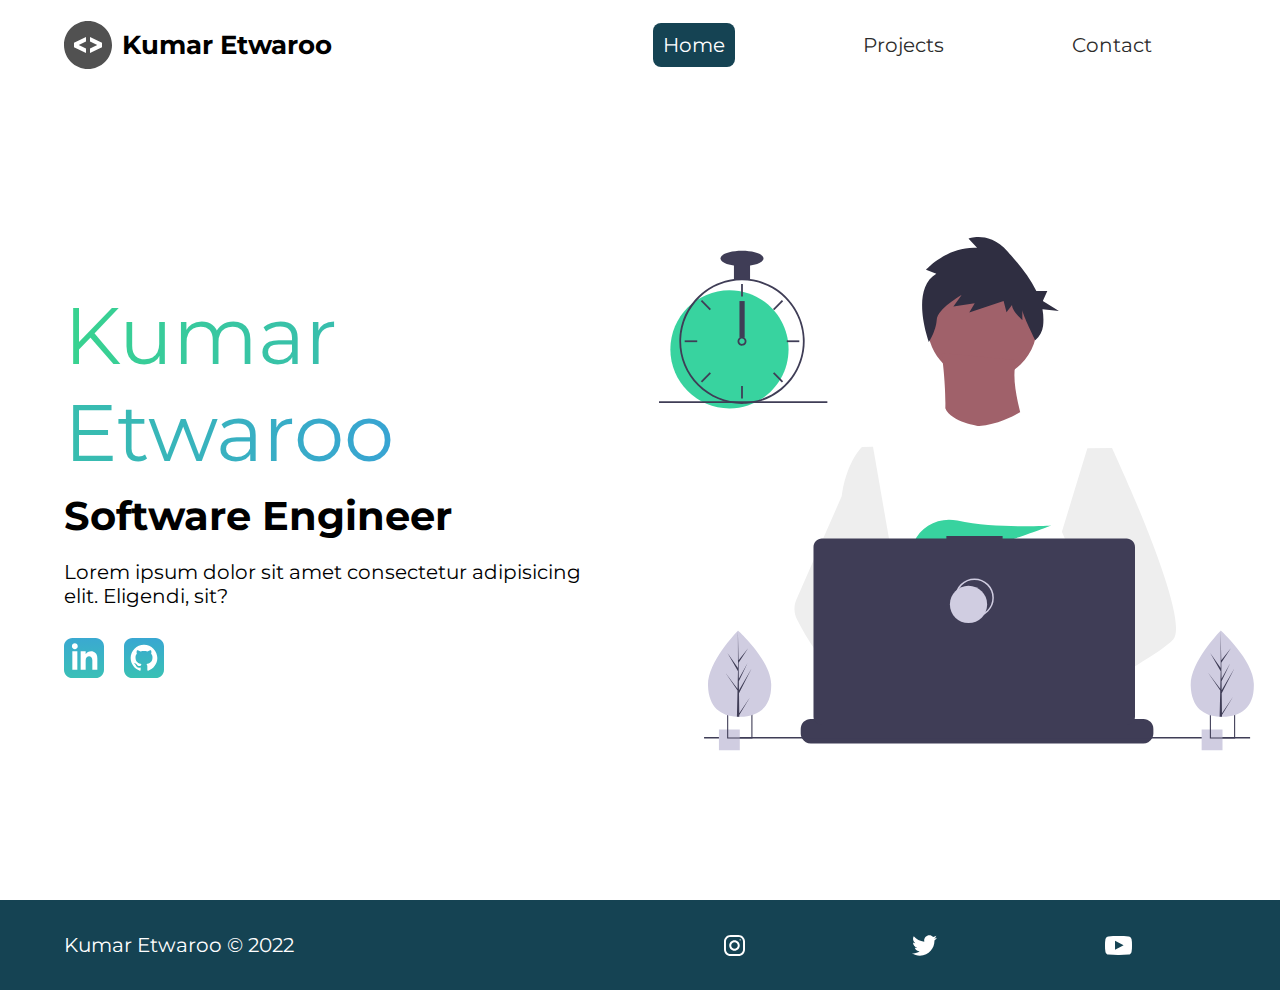
==== commit 7d39f556: "Completed Portfolio-Stage-1" ====
--- a/index.html
+++ b/index.html
@@ -34,236 +34,262 @@
         </div>
         <ul>
           <li><a href="#" class="active">Home</a></li>
-          <li><a href="#">Projects</a></li>
-          <li><a href="#">Contact</a></li>
+          <li><a href="./projects/">Projects</a></li>
+          <li><a href="./contact/">Contact</a></li>
         </ul>
       </nav>
     </header>
-    <section class="intro">
-      <div class="intro-text-container">
-        <header>
-          <span>Kumar Etwaroo</span>
-          <h2>Software Engineer</h2>
-        </header>
-        <p>
-          Lorem ipsum dolor sit amet consectetur adipisicing elit. Eligendi,
-          sit?
-        </p>
-        <div class="intro-links-container">
-          <a href="#"
-            ><img src="./icons/linked-in.svg" alt="linkedin-social-media"
+    <main>
+      <section class="intro">
+        <div class="intro-text-container">
+          <header>
+            <span>Kumar Etwaroo</span>
+            <h2>Software Engineer</h2>
+          </header>
+          <p>
+            Lorem ipsum dolor sit amet consectetur adipisicing elit. Eligendi,
+            sit?
+          </p>
+          <div class="intro-links-container">
+            <a href="#"
+              ><img src="./icons/linked-in.svg" alt="linkedin-social-media"
+            /></a>
+            <a href="#"><img src="./icons/github.svg" alt="github-lin" /></a>
+          </div>
+        </div>
+        <div class="intro-imgs-container">
+          <svg
+            width="799"
+            height="690"
+            viewBox="0 0 799 690"
+            fill="none"
+            xmlns="http://www.w3.org/2000/svg"
+          >
+            <g id="undraw_dev_productivity_umsq (1) 1" clip-path="url(#clip0)">
+              <path
+                id="Vector"
+                d="M516.92 624.636C516.92 624.636 512.16 626.266 504.42 628.576C487.31 633.706 455.65 642.216 428.82 643.916C405.72 645.396 386.2 641.836 382.63 626.766C381.1 620.286 383.27 614.956 388 610.576C402.12 597.486 439 592.796 468.25 591.186C476.51 590.736 484.15 590.526 490.51 590.446C501.31 590.306 508.39 590.526 508.39 590.526L508.56 591.186L516.92 624.636Z"
+                fill="#A0616A"
+              />
+              <path
+                id="Vector_2"
+                d="M436.99 672.586C418.61 695.346 342.73 647.666 316.19 629.886C310.41 626.016 306.97 623.566 306.97 623.566L331.25 591.186L338.94 580.936C338.94 580.936 345.82 584.586 355.99 590.526C356.36 590.746 356.73 590.966 357.11 591.186C365.88 596.336 376.89 603.066 388 610.576C403.33 620.946 418.83 632.776 428.82 643.916C438.59 654.806 443.08 665.036 436.99 672.586Z"
+                fill="#A0616A"
+              />
+              <g id="me">
+                <path
+                  id="Vector_3"
+                  d="M434.672 191.952C475.283 191.607 507.926 158.406 507.582 117.795C507.237 77.1832 474.036 44.5403 433.425 44.8847C392.813 45.2291 360.17 78.4303 360.515 119.042C360.859 159.653 394.06 192.296 434.672 191.952Z"
+                  fill="#A0616A"
+                />
+                <path
+                  id="Vector_4"
+                  d="M379.477 155.65C379.477 155.65 394.216 259.972 373.002 271.875C351.787 283.779 499.929 283.588 499.929 283.588C499.929 283.588 466.124 193.284 480.809 165.449L379.477 155.65Z"
+                  fill="#A0616A"
+                />
+                <path
+                  id="Vector_5"
+                  d="M608.101 283.199L596.257 339.402L571.214 458.308L570.49 464.815L562.138 540.138L556.582 590.177L552.857 623.79C528.584 636.526 510.988 645.326 510.988 645.326C510.988 645.326 509.404 637.719 506.871 627.99C489.805 633.265 458.218 642.043 431.404 643.97C441.266 654.777 445.842 664.969 439.817 672.57C421.63 695.485 345.349 648.45 318.659 630.896C318.077 635.158 317.879 639.464 318.068 643.762L297.626 628.314L299.331 592.359L302.206 531.522L305.819 455.229C304.448 451.975 303.294 448.634 302.364 445.228C295.956 423.161 288.032 379.057 281.928 342.067C277.016 312.298 273.302 287.138 272.517 281.785C272.411 281.086 272.358 280.726 272.358 280.726L384.363 230.094C392.509 248.556 429.865 253.809 429.865 253.809C460.756 251.417 484.847 234.913 484.847 234.913L608.101 283.199Z"
+                  fill="white"
+                />
+                <path
+                  id="Vector_6"
+                  d="M372.285 49.3811L358.49 43.9934C358.49 43.9934 386.969 12.1 426.99 14.513L415.635 2.22366C415.635 2.22366 443.04 -9.01799 468.283 19.6674C481.553 34.7467 496.908 52.4737 506.557 72.5077L521.281 72.3829L515.251 85.9663L536.874 99.3152L514.777 97.0719C516.155 104.471 516.421 112.034 515.566 119.511C514.683 126.991 510.928 133.835 505.094 138.598V138.598C505.094 138.598 487.743 103.449 487.696 97.9443L487.813 111.705C487.813 111.705 473.959 99.4371 473.889 91.1807L466.471 100.877L462.593 85.7717L416.475 101.301L423.87 88.8526L395.157 93.2246L406.278 77.9923C406.278 77.9923 373.932 96.1568 372.811 111.304C371.689 126.452 362.299 140.875 362.299 140.875C362.299 140.875 336.213 70.3294 372.285 49.3811Z"
+                  fill="#2F2E41"
+                />
+                <path
+                  id="Vector_7"
+                  d="M690.215 540.422C682.794 548.605 664.338 560.992 641.951 574.422C633.623 579.413 624.757 584.559 615.71 589.676C594.122 601.889 571.514 614.001 552.857 623.79C528.584 636.526 510.988 645.326 510.988 645.326C510.988 645.326 509.403 637.719 506.871 627.99C503.48 614.968 498.397 598.141 493.184 590.715C493.002 590.456 492.82 590.218 492.638 589.979C491.121 588.022 489.601 586.885 488.112 586.897L562.138 540.138L594.127 519.926L570.489 464.814L540.842 395.683L557.908 339.727L575.062 283.479L608.101 283.199C608.101 283.199 619.243 306.985 633.514 340.166C635.647 345.128 637.851 350.299 640.096 355.64C669.469 425.394 706.176 522.836 690.215 540.422Z"
+                  fill="#EEEEEE"
+                />
+                <path
+                  id="Vector_8"
+                  d="M358.123 591.2C355.41 591.212 352.702 591.456 350.029 591.928C327.074 596.073 320.47 616.94 318.659 630.896C318.077 635.158 317.879 639.464 318.068 643.761L297.626 628.314L290.178 622.687C272.316 616.628 256.353 605.733 242.483 592.84C230.449 581.456 219.634 568.849 210.213 555.223C200.831 541.793 192.448 527.692 185.134 513.034C183.094 508.943 181.977 504.454 181.864 499.884C181.751 495.314 182.644 490.775 184.48 486.588L209.154 430.327L245.218 348.098C245.471 346.146 245.752 344.237 246.059 342.371C252.995 300.511 272.367 281.786 272.367 281.786L287.286 281.659L297.778 341.932L310.813 416.815L302.364 445.227L282.839 510.845L302.205 531.522L358.123 591.2Z"
+                  fill="#EEEEEE"
+                />
+              </g>
+              <path
+                id="Vector_9"
+                d="M372.877 415.806L385.631 430.686C390.37 429.783 395.319 428.721 400.416 427.529L396.752 415.806L405.71 426.256C459.707 412.975 526.637 387.155 526.637 387.155C526.637 387.155 454.379 392.453 400.428 380.666C376.558 375.451 351.998 387.284 342.202 409.668C336.508 422.679 337.403 433.951 357.596 433.951C364.419 433.835 371.223 433.195 377.949 432.037L372.877 415.806Z"
+                fill="#38D39F"
+              />
+              <path
+                id="Vector_10"
+                d="M663.65 660.386V666.456C663.654 668.122 663.345 669.774 662.74 671.326C662.472 672.018 662.147 672.687 661.77 673.326C660.578 675.326 658.887 676.983 656.862 678.133C654.838 679.283 652.549 679.887 650.22 679.886H203.67C201.342 679.887 199.053 679.283 197.028 678.133C195.003 676.983 193.312 675.326 192.12 673.326C191.743 672.687 191.419 672.018 191.15 671.326C190.546 669.774 190.237 668.122 190.24 666.456V660.386C190.24 658.622 190.587 656.876 191.262 655.246C191.936 653.616 192.926 652.136 194.173 650.888C195.42 649.641 196.901 648.652 198.53 647.977C200.16 647.302 201.906 646.955 203.67 646.956H229.41V644.126C229.41 644.052 229.425 643.979 229.453 643.911C229.481 643.843 229.522 643.782 229.574 643.73C229.626 643.678 229.688 643.636 229.756 643.608C229.824 643.58 229.897 643.566 229.97 643.566H243.4C243.474 643.566 243.547 643.58 243.615 643.608C243.683 643.636 243.745 643.678 243.797 643.73C243.849 643.782 243.89 643.843 243.918 643.911C243.946 643.979 243.96 644.052 243.96 644.126V646.956H252.35V644.126C252.35 644.052 252.365 643.979 252.393 643.911C252.421 643.843 252.462 643.782 252.514 643.73C252.566 643.678 252.628 643.636 252.696 643.608C252.764 643.58 252.837 643.566 252.91 643.566H266.34C266.414 643.566 266.487 643.58 266.555 643.608C266.623 643.636 266.684 643.678 266.736 643.73C266.789 643.782 266.83 643.843 266.858 643.911C266.886 643.979 266.9 644.052 266.9 644.126V646.956H275.3V644.126C275.3 644.052 275.315 643.979 275.343 643.911C275.371 643.843 275.412 643.782 275.464 643.73C275.516 643.678 275.578 643.636 275.646 643.608C275.714 643.58 275.787 643.566 275.86 643.566H289.29C289.364 643.566 289.437 643.58 289.505 643.608C289.573 643.636 289.634 643.678 289.686 643.73C289.739 643.782 289.78 643.843 289.808 643.911C289.836 643.979 289.85 644.052 289.85 644.126V646.956H298.24V644.126C298.24 644.052 298.255 643.979 298.283 643.911C298.311 643.843 298.352 643.782 298.404 643.73C298.456 643.678 298.518 643.636 298.586 643.608C298.654 643.58 298.727 643.566 298.8 643.566H312.23C312.304 643.566 312.377 643.58 312.445 643.608C312.513 643.636 312.574 643.678 312.626 643.73C312.678 643.782 312.72 643.843 312.748 643.911C312.776 643.979 312.79 644.052 312.79 644.126V646.956H321.18V644.126C321.18 644.052 321.194 643.979 321.223 643.911C321.251 643.843 321.292 643.782 321.344 643.73C321.396 643.678 321.458 643.636 321.526 643.608C321.594 643.58 321.667 643.566 321.74 643.566H335.17C335.244 643.566 335.317 643.58 335.385 643.608C335.453 643.636 335.514 643.678 335.566 643.73C335.618 643.782 335.66 643.843 335.688 643.911C335.716 643.979 335.73 644.052 335.73 644.126V646.956H344.13V644.126C344.13 644.052 344.145 643.979 344.173 643.911C344.201 643.843 344.242 643.782 344.294 643.73C344.346 643.678 344.408 643.636 344.476 643.608C344.544 643.58 344.617 643.566 344.69 643.566H358.12C358.194 643.566 358.267 643.58 358.335 643.608C358.403 643.636 358.464 643.678 358.516 643.73C358.569 643.782 358.61 643.843 358.638 643.911C358.666 643.979 358.68 644.052 358.68 644.126V646.956H367.07V644.126C367.07 644.052 367.085 643.979 367.113 643.911C367.141 643.843 367.182 643.782 367.234 643.73C367.286 643.678 367.348 643.636 367.416 643.608C367.484 643.58 367.557 643.566 367.63 643.566H472.83C472.904 643.566 472.977 643.58 473.045 643.608C473.113 643.636 473.174 643.678 473.227 643.73C473.279 643.782 473.32 643.843 473.348 643.911C473.376 643.979 473.39 644.052 473.39 644.126V646.956H481.79V644.126C481.79 644.052 481.804 643.979 481.833 643.911C481.861 643.843 481.902 643.782 481.954 643.73C482.006 643.678 482.068 643.636 482.136 643.608C482.204 643.58 482.277 643.566 482.35 643.566H495.78C495.928 643.567 496.07 643.627 496.175 643.732C496.279 643.836 496.339 643.978 496.34 644.126V646.956H504.73V644.126C504.73 644.052 504.745 643.979 504.773 643.911C504.801 643.843 504.842 643.782 504.894 643.73C504.946 643.678 505.008 643.636 505.076 643.608C505.144 643.58 505.217 643.566 505.29 643.566H518.72C518.794 643.566 518.867 643.58 518.935 643.608C519.003 643.636 519.065 643.678 519.117 643.73C519.169 643.782 519.21 643.843 519.238 643.911C519.266 643.979 519.28 644.052 519.28 644.126V646.956H527.67V644.126C527.67 644.052 527.685 643.979 527.713 643.911C527.741 643.843 527.782 643.782 527.834 643.73C527.886 643.678 527.948 643.636 528.016 643.608C528.084 643.58 528.157 643.566 528.23 643.566H541.66C541.734 643.566 541.807 643.58 541.875 643.608C541.943 643.636 542.005 643.678 542.057 643.73C542.109 643.782 542.15 643.843 542.178 643.911C542.206 643.979 542.22 644.052 542.22 644.126V646.956H550.62V644.126C550.62 644.052 550.635 643.979 550.663 643.911C550.691 643.843 550.732 643.782 550.784 643.73C550.836 643.678 550.898 643.636 550.966 643.608C551.034 643.58 551.107 643.566 551.18 643.566H564.61C564.757 643.568 564.898 643.628 565.001 643.733C565.104 643.837 565.161 643.979 565.16 644.126V646.956H573.56V644.126C573.56 644.052 573.575 643.979 573.603 643.911C573.631 643.843 573.672 643.782 573.724 643.73C573.776 643.678 573.838 643.636 573.906 643.608C573.974 643.58 574.047 643.566 574.12 643.566H587.55C587.624 643.566 587.697 643.58 587.765 643.608C587.833 643.636 587.895 643.678 587.947 643.73C587.999 643.782 588.04 643.843 588.068 643.911C588.096 643.979 588.11 644.052 588.11 644.126V646.956H596.5V644.126C596.5 644.052 596.515 643.979 596.543 643.911C596.571 643.843 596.612 643.782 596.664 643.73C596.716 643.678 596.778 643.636 596.846 643.608C596.914 643.58 596.987 643.566 597.06 643.566H610.49C610.564 643.566 610.637 643.58 610.705 643.608C610.773 643.636 610.835 643.678 610.887 643.73C610.939 643.782 610.98 643.843 611.008 643.911C611.036 643.979 611.05 644.052 611.05 644.126V646.956H650.22C651.984 646.955 653.731 647.302 655.36 647.977C656.99 648.652 658.471 649.641 659.718 650.888C660.965 652.136 661.954 653.616 662.629 655.246C663.304 656.876 663.651 658.622 663.65 660.386Z"
+                fill="#3F3D56"
+              />
+              <path
+                id="Vector_11"
+                d="M793.5 671.326H60.5V673.326H793.5V671.326Z"
+                fill="#3F3D56"
+              />
+              <path
+                id="Vector_12"
+                d="M627.694 404.757H461.251V401.326H385.78V404.757H218.651C215.665 404.757 212.801 405.943 210.69 408.054C208.578 410.166 207.392 413.029 207.392 416.015V643.927C207.392 646.913 208.578 649.776 210.69 651.888C212.801 653.999 215.665 655.185 218.651 655.185H627.694C630.68 655.185 633.544 653.999 635.655 651.888C637.767 649.776 638.953 646.913 638.953 643.927V416.015C638.953 414.537 638.662 413.073 638.096 411.707C637.53 410.341 636.701 409.1 635.655 408.054C634.61 407.009 633.369 406.18 632.003 405.614C630.637 405.048 629.173 404.757 627.694 404.757Z"
+                fill="#3F3D56"
+              />
+              <path
+                id="Vector_13"
+                d="M423.5 509.326C437.307 509.326 448.5 498.133 448.5 484.326C448.5 470.519 437.307 459.326 423.5 459.326C409.693 459.326 398.5 470.519 398.5 484.326C398.5 498.133 409.693 509.326 423.5 509.326Z"
+                stroke="#D0CDE1"
+                stroke-width="2"
+                stroke-miterlimit="10"
+              />
+              <path
+                id="Vector_14"
+                d="M415.5 518.326C429.307 518.326 440.5 507.133 440.5 493.326C440.5 479.519 429.307 468.326 415.5 468.326C401.693 468.326 390.5 479.519 390.5 493.326C390.5 507.133 401.693 518.326 415.5 518.326Z"
+                fill="#D0CDE1"
+              />
+              <path
+                id="Vector_15"
+                d="M108.446 661.223H80.4463V689.223H108.446V661.223Z"
+                fill="#D0CDE1"
+              />
+              <path
+                id="Vector_16"
+                d="M91.4502 639.223V673.223H125.45V639.223H91.4502ZM123.97 671.743H92.9202V640.703H123.97V671.743Z"
+                fill="#3F3D56"
+              />
+              <path
+                id="Vector_17"
+                d="M756.446 661.223H728.446V689.223H756.446V661.223Z"
+                fill="#D0CDE1"
+              />
+              <path
+                id="Vector_18"
+                d="M739.45 639.223V673.223H773.45V639.223H739.45ZM771.97 671.743H740.92V640.703H771.97V671.743Z"
+                fill="#3F3D56"
+              />
+              <path
+                id="Vector_19"
+                d="M94.5802 230.113C138.399 230.113 173.921 194.592 173.921 150.773C173.921 106.955 138.399 71.4326 94.5802 71.4326C50.7617 71.4326 15.2397 106.955 15.2397 150.773C15.2397 194.592 50.7617 230.113 94.5802 230.113Z"
+                fill="#38D39F"
+              />
+              <path
+                id="Vector_20"
+                d="M122.229 56.4899C115.045 55.5763 107.774 55.5763 100.59 56.4899C84.586 58.5913 69.5203 65.2398 57.181 75.6465C44.8417 86.0532 35.7467 99.7813 30.9754 115.202C28.8053 122.229 27.5764 129.514 27.3208 136.864C27.2848 137.886 27.2607 138.92 27.2607 139.954C27.283 162.264 36.1559 183.655 51.932 199.431C67.7082 215.207 89.0989 224.08 111.41 224.103C113.201 224.103 114.992 224.042 116.759 223.934C120.907 223.674 125.03 223.103 129.093 222.227C148.495 218.055 165.798 207.161 177.947 191.468C190.095 175.776 196.308 156.295 195.487 136.467C194.665 116.638 186.863 97.738 173.459 83.1039C160.054 68.4698 141.909 59.0435 122.229 56.4899H122.229ZM137.748 217.347H137.736C130.959 219.659 123.905 221.062 116.759 221.518C114.992 221.638 113.201 221.698 111.41 221.698C89.7377 221.672 68.961 213.051 53.6367 197.727C38.3123 182.402 29.6914 161.626 29.6649 139.954C29.6649 138.92 29.689 137.886 29.725 136.864C30.5514 115.744 39.5156 95.7617 54.7411 81.1008C69.9666 66.44 90.273 58.237 111.41 58.2089C130.776 58.21 149.513 65.0865 164.283 77.6131C179.052 90.1398 188.895 107.503 192.057 126.61C195.219 145.716 191.496 165.325 181.55 181.942C171.604 198.559 156.081 211.106 137.748 217.347H137.748Z"
+                fill="#3F3D56"
+              />
+              <path
+                id="Vector_21"
+                d="M112.612 63.0176H110.208V79.8474H112.612V63.0176Z"
+                fill="#3F3D56"
+              />
+              <path
+                id="Vector_22"
+                d="M57.8578 84.7018L56.1577 86.4019L68.0582 98.3023L69.7582 96.6022L57.8578 84.7018Z"
+                fill="#3F3D56"
+              />
+              <path
+                id="Vector_23"
+                d="M34.4736 138.751V141.156H51.3034V138.751H34.4736Z"
+                fill="#3F3D56"
+              />
+              <path
+                id="Vector_24"
+                d="M56.1578 193.506L57.8579 195.206L69.7584 183.306L68.0583 181.606L56.1578 193.506Z"
+                fill="#3F3D56"
+              />
+              <path
+                id="Vector_25"
+                d="M153.062 96.6022L154.762 98.3022L166.662 86.4018L164.962 84.7017L153.062 96.6022Z"
+                fill="#3F3D56"
+              />
+              <path
+                id="Vector_26"
+                d="M171.516 138.751V141.156H188.346V138.751H171.516Z"
+                fill="#3F3D56"
+              />
+              <path
+                id="Vector_27"
+                d="M154.762 181.605L153.062 183.305L164.962 195.206L166.662 193.506L154.762 181.605Z"
+                fill="#3F3D56"
+              />
+              <path
+                id="Vector_28"
+                d="M112.612 200.06H110.208V216.89H112.612V200.06Z"
+                fill="#3F3D56"
+              />
+              <path
+                id="Vector_29"
+                d="M115.016 135.145C113.976 134.365 112.711 133.943 111.41 133.943C110.11 133.943 108.844 134.365 107.804 135.145C107.091 135.686 106.505 136.375 106.085 137.165C105.552 138.181 105.322 139.329 105.421 140.473C105.52 141.616 105.944 142.707 106.644 143.617C107.343 144.527 108.288 145.218 109.368 145.608C110.447 145.997 111.616 146.07 112.735 145.817C113.855 145.564 114.878 144.996 115.685 144.179C116.492 143.363 117.048 142.333 117.288 141.21C117.528 140.088 117.441 138.92 117.039 137.846C116.636 136.771 115.935 135.834 115.017 135.145H115.016ZM111.41 143.56C110.454 143.557 109.539 143.176 108.863 142.501C108.187 141.825 107.807 140.909 107.804 139.954C107.808 139.224 108.03 138.513 108.441 137.91C108.793 137.4 109.271 136.989 109.828 136.718C110.386 136.446 111.004 136.323 111.623 136.361C112.241 136.398 112.84 136.594 113.361 136.931C113.881 137.267 114.307 137.732 114.595 138.281C114.883 138.83 115.025 139.444 115.007 140.063C114.989 140.683 114.811 141.287 114.491 141.818C114.17 142.349 113.719 142.788 113.179 143.093C112.639 143.398 112.03 143.559 111.41 143.56V143.56Z"
+                fill="#3F3D56"
+              />
+              <path
+                id="Vector_30"
+                d="M122.229 35.3687H100.591V57.007H122.229V35.3687Z"
+                fill="#3F3D56"
+              />
+              <path
+                id="Vector_31"
+                d="M111.41 38.9748C127.344 38.9748 140.261 34.4 140.261 28.7567C140.261 23.1134 127.344 18.5386 111.41 18.5386C95.4757 18.5386 82.5586 23.1134 82.5586 28.7567C82.5586 34.4 95.4757 38.9748 111.41 38.9748Z"
+                fill="#3F3D56"
+              />
+              <path
+                id="clock-arrow"
+                d="M115 86H108V135H115V86Z"
+                fill="#3F3D56"
+              />
+              <path
+                id="Vector_32"
+                d="M226 220.44H0V222.844H226V220.44Z"
+                fill="#3F3D56"
+              />
+              <g id="plant-left">
+                <path
+                  id="Vector_33"
+                  d="M150.594 599.754C151.527 631.704 132.858 643.413 109.43 644.097C108.886 644.113 108.344 644.123 107.805 644.126C106.719 644.135 105.643 644.117 104.577 644.072C83.3891 643.193 66.6172 631.945 65.7495 602.232C64.8515 571.482 103.018 531.529 105.882 528.574L105.887 528.571C105.996 528.458 106.052 528.402 106.052 528.402C106.052 528.402 149.661 567.807 150.594 599.754Z"
+                  fill="#D0CDE1"
+                />
+                <path
+                  id="Vector_34"
+                  d="M107.744 639.255L122.626 617.124L107.774 641.636L107.805 644.126C106.719 644.135 105.643 644.117 104.577 644.072L105.315 612.06L105.295 611.813L105.322 611.766L105.393 608.741L89.0952 585.078L105.374 606.477L105.432 607.116L105.989 582.93L91.9122 558.397L106.029 578.681L105.882 528.574L105.882 528.407L105.887 528.571L106.821 568.062L119.651 552.021L106.863 571.464L107.143 593.098L118.949 571.984L107.187 596.279L107.343 608.308L124.512 578.897L107.395 612.505L107.744 639.255Z"
+                  fill="#3F3D56"
+                />
+              </g>
+              <g id="plant-right">
+                <path
+                  id="Vector_35"
+                  d="M798.594 599.754C799.527 631.704 780.858 643.413 757.43 644.097C756.886 644.113 756.344 644.123 755.805 644.126C754.719 644.135 753.643 644.117 752.577 644.072C731.389 643.193 714.617 631.945 713.749 602.232C712.851 571.482 751.018 531.529 753.882 528.574L753.887 528.571C753.996 528.458 754.052 528.402 754.052 528.402C754.052 528.402 797.661 567.807 798.594 599.754Z"
+                  fill="#D0CDE1"
+                />
+                <path
+                  id="Vector_36"
+                  d="M755.744 639.255L770.626 617.124L755.774 641.636L755.805 644.126C754.719 644.135 753.643 644.117 752.577 644.072L753.315 612.06L753.295 611.813L753.323 611.766L753.393 608.741L737.095 585.078L753.374 606.477L753.432 607.116L753.989 582.93L739.912 558.397L754.029 578.681L753.882 528.574L753.882 528.407L753.887 528.571L754.821 568.062L767.651 552.021L754.864 571.464L755.143 593.098L766.949 571.984L755.187 596.279L755.343 608.308L772.512 578.897L755.395 612.505L755.744 639.255Z"
+                  fill="#3F3D56"
+                />
+              </g>
+            </g>
+            <defs>
+              <clipPath id="clip0">
+                <rect width="798.627" height="689.223" fill="white" />
+              </clipPath>
+            </defs>
+          </svg>
+        </div>
+        <img src="./img/splash.svg" class="splash" alt="" />
+      </section>
+    </main>
+
+    <footer>
+      <header>Kumar Etwaroo &copy; 2022</header>
+      <ul>
+        <li>
+          <a href="/"
+            ><img src="./icons/instagram 1.svg" alt="instagram-social-media"
           /></a>
-          <a href="#"><img src="./icons/github.svg" alt="github-lin" /></a>
-        </div>
-      </div>
-      <div class="intro-imgs-container">
-        <svg
-          width="799"
-          height="690"
-          viewBox="0 0 799 690"
-          fill="none"
-          xmlns="http://www.w3.org/2000/svg"
-        >
-          <g id="undraw_dev_productivity_umsq (1) 1" clip-path="url(#clip0)">
-            <path
-              id="Vector"
-              d="M516.92 624.636C516.92 624.636 512.16 626.266 504.42 628.576C487.31 633.706 455.65 642.216 428.82 643.916C405.72 645.396 386.2 641.836 382.63 626.766C381.1 620.286 383.27 614.956 388 610.576C402.12 597.486 439 592.796 468.25 591.186C476.51 590.736 484.15 590.526 490.51 590.446C501.31 590.306 508.39 590.526 508.39 590.526L508.56 591.186L516.92 624.636Z"
-              fill="#A0616A"
-            />
-            <path
-              id="Vector_2"
-              d="M436.99 672.586C418.61 695.346 342.73 647.666 316.19 629.886C310.41 626.016 306.97 623.566 306.97 623.566L331.25 591.186L338.94 580.936C338.94 580.936 345.82 584.586 355.99 590.526C356.36 590.746 356.73 590.966 357.11 591.186C365.88 596.336 376.89 603.066 388 610.576C403.33 620.946 418.83 632.776 428.82 643.916C438.59 654.806 443.08 665.036 436.99 672.586Z"
-              fill="#A0616A"
-            />
-            <g id="me">
-              <path
-                id="Vector_3"
-                d="M434.672 191.952C475.283 191.607 507.926 158.406 507.582 117.795C507.237 77.1832 474.036 44.5403 433.425 44.8847C392.813 45.2291 360.17 78.4303 360.515 119.042C360.859 159.653 394.06 192.296 434.672 191.952Z"
-                fill="#A0616A"
-              />
-              <path
-                id="Vector_4"
-                d="M379.477 155.65C379.477 155.65 394.216 259.972 373.002 271.875C351.787 283.779 499.929 283.588 499.929 283.588C499.929 283.588 466.124 193.284 480.809 165.449L379.477 155.65Z"
-                fill="#A0616A"
-              />
-              <path
-                id="Vector_5"
-                d="M608.101 283.199L596.257 339.402L571.214 458.308L570.49 464.815L562.138 540.138L556.582 590.177L552.857 623.79C528.584 636.526 510.988 645.326 510.988 645.326C510.988 645.326 509.404 637.719 506.871 627.99C489.805 633.265 458.218 642.043 431.404 643.97C441.266 654.777 445.842 664.969 439.817 672.57C421.63 695.485 345.349 648.45 318.659 630.896C318.077 635.158 317.879 639.464 318.068 643.762L297.626 628.314L299.331 592.359L302.206 531.522L305.819 455.229C304.448 451.975 303.294 448.634 302.364 445.228C295.956 423.161 288.032 379.057 281.928 342.067C277.016 312.298 273.302 287.138 272.517 281.785C272.411 281.086 272.358 280.726 272.358 280.726L384.363 230.094C392.509 248.556 429.865 253.809 429.865 253.809C460.756 251.417 484.847 234.913 484.847 234.913L608.101 283.199Z"
-                fill="white"
-              />
-              <path
-                id="Vector_6"
-                d="M372.285 49.3811L358.49 43.9934C358.49 43.9934 386.969 12.1 426.99 14.513L415.635 2.22366C415.635 2.22366 443.04 -9.01799 468.283 19.6674C481.553 34.7467 496.908 52.4737 506.557 72.5077L521.281 72.3829L515.251 85.9663L536.874 99.3152L514.777 97.0719C516.155 104.471 516.421 112.034 515.566 119.511C514.683 126.991 510.928 133.835 505.094 138.598V138.598C505.094 138.598 487.743 103.449 487.696 97.9443L487.813 111.705C487.813 111.705 473.959 99.4371 473.889 91.1807L466.471 100.877L462.593 85.7717L416.475 101.301L423.87 88.8526L395.157 93.2246L406.278 77.9923C406.278 77.9923 373.932 96.1568 372.811 111.304C371.689 126.452 362.299 140.875 362.299 140.875C362.299 140.875 336.213 70.3294 372.285 49.3811Z"
-                fill="#2F2E41"
-              />
-              <path
-                id="Vector_7"
-                d="M690.215 540.422C682.794 548.605 664.338 560.992 641.951 574.422C633.623 579.413 624.757 584.559 615.71 589.676C594.122 601.889 571.514 614.001 552.857 623.79C528.584 636.526 510.988 645.326 510.988 645.326C510.988 645.326 509.403 637.719 506.871 627.99C503.48 614.968 498.397 598.141 493.184 590.715C493.002 590.456 492.82 590.218 492.638 589.979C491.121 588.022 489.601 586.885 488.112 586.897L562.138 540.138L594.127 519.926L570.489 464.814L540.842 395.683L557.908 339.727L575.062 283.479L608.101 283.199C608.101 283.199 619.243 306.985 633.514 340.166C635.647 345.128 637.851 350.299 640.096 355.64C669.469 425.394 706.176 522.836 690.215 540.422Z"
-                fill="#EEEEEE"
-              />
-              <path
-                id="Vector_8"
-                d="M358.123 591.2C355.41 591.212 352.702 591.456 350.029 591.928C327.074 596.073 320.47 616.94 318.659 630.896C318.077 635.158 317.879 639.464 318.068 643.761L297.626 628.314L290.178 622.687C272.316 616.628 256.353 605.733 242.483 592.84C230.449 581.456 219.634 568.849 210.213 555.223C200.831 541.793 192.448 527.692 185.134 513.034C183.094 508.943 181.977 504.454 181.864 499.884C181.751 495.314 182.644 490.775 184.48 486.588L209.154 430.327L245.218 348.098C245.471 346.146 245.752 344.237 246.059 342.371C252.995 300.511 272.367 281.786 272.367 281.786L287.286 281.659L297.778 341.932L310.813 416.815L302.364 445.227L282.839 510.845L302.205 531.522L358.123 591.2Z"
-                fill="#EEEEEE"
-              />
-            </g>
-            <path
-              id="Vector_9"
-              d="M372.877 415.806L385.631 430.686C390.37 429.783 395.319 428.721 400.416 427.529L396.752 415.806L405.71 426.256C459.707 412.975 526.637 387.155 526.637 387.155C526.637 387.155 454.379 392.453 400.428 380.666C376.558 375.451 351.998 387.284 342.202 409.668C336.508 422.679 337.403 433.951 357.596 433.951C364.419 433.835 371.223 433.195 377.949 432.037L372.877 415.806Z"
-              fill="#38D39F"
-            />
-            <path
-              id="Vector_10"
-              d="M663.65 660.386V666.456C663.654 668.122 663.345 669.774 662.74 671.326C662.472 672.018 662.147 672.687 661.77 673.326C660.578 675.326 658.887 676.983 656.862 678.133C654.838 679.283 652.549 679.887 650.22 679.886H203.67C201.342 679.887 199.053 679.283 197.028 678.133C195.003 676.983 193.312 675.326 192.12 673.326C191.743 672.687 191.419 672.018 191.15 671.326C190.546 669.774 190.237 668.122 190.24 666.456V660.386C190.24 658.622 190.587 656.876 191.262 655.246C191.936 653.616 192.926 652.136 194.173 650.888C195.42 649.641 196.901 648.652 198.53 647.977C200.16 647.302 201.906 646.955 203.67 646.956H229.41V644.126C229.41 644.052 229.425 643.979 229.453 643.911C229.481 643.843 229.522 643.782 229.574 643.73C229.626 643.678 229.688 643.636 229.756 643.608C229.824 643.58 229.897 643.566 229.97 643.566H243.4C243.474 643.566 243.547 643.58 243.615 643.608C243.683 643.636 243.745 643.678 243.797 643.73C243.849 643.782 243.89 643.843 243.918 643.911C243.946 643.979 243.96 644.052 243.96 644.126V646.956H252.35V644.126C252.35 644.052 252.365 643.979 252.393 643.911C252.421 643.843 252.462 643.782 252.514 643.73C252.566 643.678 252.628 643.636 252.696 643.608C252.764 643.58 252.837 643.566 252.91 643.566H266.34C266.414 643.566 266.487 643.58 266.555 643.608C266.623 643.636 266.684 643.678 266.736 643.73C266.789 643.782 266.83 643.843 266.858 643.911C266.886 643.979 266.9 644.052 266.9 644.126V646.956H275.3V644.126C275.3 644.052 275.315 643.979 275.343 643.911C275.371 643.843 275.412 643.782 275.464 643.73C275.516 643.678 275.578 643.636 275.646 643.608C275.714 643.58 275.787 643.566 275.86 643.566H289.29C289.364 643.566 289.437 643.58 289.505 643.608C289.573 643.636 289.634 643.678 289.686 643.73C289.739 643.782 289.78 643.843 289.808 643.911C289.836 643.979 289.85 644.052 289.85 644.126V646.956H298.24V644.126C298.24 644.052 298.255 643.979 298.283 643.911C298.311 643.843 298.352 643.782 298.404 643.73C298.456 643.678 298.518 643.636 298.586 643.608C298.654 643.58 298.727 643.566 298.8 643.566H312.23C312.304 643.566 312.377 643.58 312.445 643.608C312.513 643.636 312.574 643.678 312.626 643.73C312.678 643.782 312.72 643.843 312.748 643.911C312.776 643.979 312.79 644.052 312.79 644.126V646.956H321.18V644.126C321.18 644.052 321.194 643.979 321.223 643.911C321.251 643.843 321.292 643.782 321.344 643.73C321.396 643.678 321.458 643.636 321.526 643.608C321.594 643.58 321.667 643.566 321.74 643.566H335.17C335.244 643.566 335.317 643.58 335.385 643.608C335.453 643.636 335.514 643.678 335.566 643.73C335.618 643.782 335.66 643.843 335.688 643.911C335.716 643.979 335.73 644.052 335.73 644.126V646.956H344.13V644.126C344.13 644.052 344.145 643.979 344.173 643.911C344.201 643.843 344.242 643.782 344.294 643.73C344.346 643.678 344.408 643.636 344.476 643.608C344.544 643.58 344.617 643.566 344.69 643.566H358.12C358.194 643.566 358.267 643.58 358.335 643.608C358.403 643.636 358.464 643.678 358.516 643.73C358.569 643.782 358.61 643.843 358.638 643.911C358.666 643.979 358.68 644.052 358.68 644.126V646.956H367.07V644.126C367.07 644.052 367.085 643.979 367.113 643.911C367.141 643.843 367.182 643.782 367.234 643.73C367.286 643.678 367.348 643.636 367.416 643.608C367.484 643.58 367.557 643.566 367.63 643.566H472.83C472.904 643.566 472.977 643.58 473.045 643.608C473.113 643.636 473.174 643.678 473.227 643.73C473.279 643.782 473.32 643.843 473.348 643.911C473.376 643.979 473.39 644.052 473.39 644.126V646.956H481.79V644.126C481.79 644.052 481.804 643.979 481.833 643.911C481.861 643.843 481.902 643.782 481.954 643.73C482.006 643.678 482.068 643.636 482.136 643.608C482.204 643.58 482.277 643.566 482.35 643.566H495.78C495.928 643.567 496.07 643.627 496.175 643.732C496.279 643.836 496.339 643.978 496.34 644.126V646.956H504.73V644.126C504.73 644.052 504.745 643.979 504.773 643.911C504.801 643.843 504.842 643.782 504.894 643.73C504.946 643.678 505.008 643.636 505.076 643.608C505.144 643.58 505.217 643.566 505.29 643.566H518.72C518.794 643.566 518.867 643.58 518.935 643.608C519.003 643.636 519.065 643.678 519.117 643.73C519.169 643.782 519.21 643.843 519.238 643.911C519.266 643.979 519.28 644.052 519.28 644.126V646.956H527.67V644.126C527.67 644.052 527.685 643.979 527.713 643.911C527.741 643.843 527.782 643.782 527.834 643.73C527.886 643.678 527.948 643.636 528.016 643.608C528.084 643.58 528.157 643.566 528.23 643.566H541.66C541.734 643.566 541.807 643.58 541.875 643.608C541.943 643.636 542.005 643.678 542.057 643.73C542.109 643.782 542.15 643.843 542.178 643.911C542.206 643.979 542.22 644.052 542.22 644.126V646.956H550.62V644.126C550.62 644.052 550.635 643.979 550.663 643.911C550.691 643.843 550.732 643.782 550.784 643.73C550.836 643.678 550.898 643.636 550.966 643.608C551.034 643.58 551.107 643.566 551.18 643.566H564.61C564.757 643.568 564.898 643.628 565.001 643.733C565.104 643.837 565.161 643.979 565.16 644.126V646.956H573.56V644.126C573.56 644.052 573.575 643.979 573.603 643.911C573.631 643.843 573.672 643.782 573.724 643.73C573.776 643.678 573.838 643.636 573.906 643.608C573.974 643.58 574.047 643.566 574.12 643.566H587.55C587.624 643.566 587.697 643.58 587.765 643.608C587.833 643.636 587.895 643.678 587.947 643.73C587.999 643.782 588.04 643.843 588.068 643.911C588.096 643.979 588.11 644.052 588.11 644.126V646.956H596.5V644.126C596.5 644.052 596.515 643.979 596.543 643.911C596.571 643.843 596.612 643.782 596.664 643.73C596.716 643.678 596.778 643.636 596.846 643.608C596.914 643.58 596.987 643.566 597.06 643.566H610.49C610.564 643.566 610.637 643.58 610.705 643.608C610.773 643.636 610.835 643.678 610.887 643.73C610.939 643.782 610.98 643.843 611.008 643.911C611.036 643.979 611.05 644.052 611.05 644.126V646.956H650.22C651.984 646.955 653.731 647.302 655.36 647.977C656.99 648.652 658.471 649.641 659.718 650.888C660.965 652.136 661.954 653.616 662.629 655.246C663.304 656.876 663.651 658.622 663.65 660.386Z"
-              fill="#3F3D56"
-            />
-            <path
-              id="Vector_11"
-              d="M793.5 671.326H60.5V673.326H793.5V671.326Z"
-              fill="#3F3D56"
-            />
-            <path
-              id="Vector_12"
-              d="M627.694 404.757H461.251V401.326H385.78V404.757H218.651C215.665 404.757 212.801 405.943 210.69 408.054C208.578 410.166 207.392 413.029 207.392 416.015V643.927C207.392 646.913 208.578 649.776 210.69 651.888C212.801 653.999 215.665 655.185 218.651 655.185H627.694C630.68 655.185 633.544 653.999 635.655 651.888C637.767 649.776 638.953 646.913 638.953 643.927V416.015C638.953 414.537 638.662 413.073 638.096 411.707C637.53 410.341 636.701 409.1 635.655 408.054C634.61 407.009 633.369 406.18 632.003 405.614C630.637 405.048 629.173 404.757 627.694 404.757Z"
-              fill="#3F3D56"
-            />
-            <path
-              id="Vector_13"
-              d="M423.5 509.326C437.307 509.326 448.5 498.133 448.5 484.326C448.5 470.519 437.307 459.326 423.5 459.326C409.693 459.326 398.5 470.519 398.5 484.326C398.5 498.133 409.693 509.326 423.5 509.326Z"
-              stroke="#D0CDE1"
-              stroke-width="2"
-              stroke-miterlimit="10"
-            />
-            <path
-              id="Vector_14"
-              d="M415.5 518.326C429.307 518.326 440.5 507.133 440.5 493.326C440.5 479.519 429.307 468.326 415.5 468.326C401.693 468.326 390.5 479.519 390.5 493.326C390.5 507.133 401.693 518.326 415.5 518.326Z"
-              fill="#D0CDE1"
-            />
-            <path
-              id="Vector_15"
-              d="M108.446 661.223H80.4463V689.223H108.446V661.223Z"
-              fill="#D0CDE1"
-            />
-            <path
-              id="Vector_16"
-              d="M91.4502 639.223V673.223H125.45V639.223H91.4502ZM123.97 671.743H92.9202V640.703H123.97V671.743Z"
-              fill="#3F3D56"
-            />
-            <path
-              id="Vector_17"
-              d="M756.446 661.223H728.446V689.223H756.446V661.223Z"
-              fill="#D0CDE1"
-            />
-            <path
-              id="Vector_18"
-              d="M739.45 639.223V673.223H773.45V639.223H739.45ZM771.97 671.743H740.92V640.703H771.97V671.743Z"
-              fill="#3F3D56"
-            />
-            <path
-              id="Vector_19"
-              d="M94.5802 230.113C138.399 230.113 173.921 194.592 173.921 150.773C173.921 106.955 138.399 71.4326 94.5802 71.4326C50.7617 71.4326 15.2397 106.955 15.2397 150.773C15.2397 194.592 50.7617 230.113 94.5802 230.113Z"
-              fill="#38D39F"
-            />
-            <path
-              id="Vector_20"
-              d="M122.229 56.4899C115.045 55.5763 107.774 55.5763 100.59 56.4899C84.586 58.5913 69.5203 65.2398 57.181 75.6465C44.8417 86.0532 35.7467 99.7813 30.9754 115.202C28.8053 122.229 27.5764 129.514 27.3208 136.864C27.2848 137.886 27.2607 138.92 27.2607 139.954C27.283 162.264 36.1559 183.655 51.932 199.431C67.7082 215.207 89.0989 224.08 111.41 224.103C113.201 224.103 114.992 224.042 116.759 223.934C120.907 223.674 125.03 223.103 129.093 222.227C148.495 218.055 165.798 207.161 177.947 191.468C190.095 175.776 196.308 156.295 195.487 136.467C194.665 116.638 186.863 97.738 173.459 83.1039C160.054 68.4698 141.909 59.0435 122.229 56.4899H122.229ZM137.748 217.347H137.736C130.959 219.659 123.905 221.062 116.759 221.518C114.992 221.638 113.201 221.698 111.41 221.698C89.7377 221.672 68.961 213.051 53.6367 197.727C38.3123 182.402 29.6914 161.626 29.6649 139.954C29.6649 138.92 29.689 137.886 29.725 136.864C30.5514 115.744 39.5156 95.7617 54.7411 81.1008C69.9666 66.44 90.273 58.237 111.41 58.2089C130.776 58.21 149.513 65.0865 164.283 77.6131C179.052 90.1398 188.895 107.503 192.057 126.61C195.219 145.716 191.496 165.325 181.55 181.942C171.604 198.559 156.081 211.106 137.748 217.347H137.748Z"
-              fill="#3F3D56"
-            />
-            <path
-              id="Vector_21"
-              d="M112.612 63.0176H110.208V79.8474H112.612V63.0176Z"
-              fill="#3F3D56"
-            />
-            <path
-              id="Vector_22"
-              d="M57.8578 84.7018L56.1577 86.4019L68.0582 98.3023L69.7582 96.6022L57.8578 84.7018Z"
-              fill="#3F3D56"
-            />
-            <path
-              id="Vector_23"
-              d="M34.4736 138.751V141.156H51.3034V138.751H34.4736Z"
-              fill="#3F3D56"
-            />
-            <path
-              id="Vector_24"
-              d="M56.1578 193.506L57.8579 195.206L69.7584 183.306L68.0583 181.606L56.1578 193.506Z"
-              fill="#3F3D56"
-            />
-            <path
-              id="Vector_25"
-              d="M153.062 96.6022L154.762 98.3022L166.662 86.4018L164.962 84.7017L153.062 96.6022Z"
-              fill="#3F3D56"
-            />
-            <path
-              id="Vector_26"
-              d="M171.516 138.751V141.156H188.346V138.751H171.516Z"
-              fill="#3F3D56"
-            />
-            <path
-              id="Vector_27"
-              d="M154.762 181.605L153.062 183.305L164.962 195.206L166.662 193.506L154.762 181.605Z"
-              fill="#3F3D56"
-            />
-            <path
-              id="Vector_28"
-              d="M112.612 200.06H110.208V216.89H112.612V200.06Z"
-              fill="#3F3D56"
-            />
-            <path
-              id="Vector_29"
-              d="M115.016 135.145C113.976 134.365 112.711 133.943 111.41 133.943C110.11 133.943 108.844 134.365 107.804 135.145C107.091 135.686 106.505 136.375 106.085 137.165C105.552 138.181 105.322 139.329 105.421 140.473C105.52 141.616 105.944 142.707 106.644 143.617C107.343 144.527 108.288 145.218 109.368 145.608C110.447 145.997 111.616 146.07 112.735 145.817C113.855 145.564 114.878 144.996 115.685 144.179C116.492 143.363 117.048 142.333 117.288 141.21C117.528 140.088 117.441 138.92 117.039 137.846C116.636 136.771 115.935 135.834 115.017 135.145H115.016ZM111.41 143.56C110.454 143.557 109.539 143.176 108.863 142.501C108.187 141.825 107.807 140.909 107.804 139.954C107.808 139.224 108.03 138.513 108.441 137.91C108.793 137.4 109.271 136.989 109.828 136.718C110.386 136.446 111.004 136.323 111.623 136.361C112.241 136.398 112.84 136.594 113.361 136.931C113.881 137.267 114.307 137.732 114.595 138.281C114.883 138.83 115.025 139.444 115.007 140.063C114.989 140.683 114.811 141.287 114.491 141.818C114.17 142.349 113.719 142.788 113.179 143.093C112.639 143.398 112.03 143.559 111.41 143.56V143.56Z"
-              fill="#3F3D56"
-            />
-            <path
-              id="Vector_30"
-              d="M122.229 35.3687H100.591V57.007H122.229V35.3687Z"
-              fill="#3F3D56"
-            />
-            <path
-              id="Vector_31"
-              d="M111.41 38.9748C127.344 38.9748 140.261 34.4 140.261 28.7567C140.261 23.1134 127.344 18.5386 111.41 18.5386C95.4757 18.5386 82.5586 23.1134 82.5586 28.7567C82.5586 34.4 95.4757 38.9748 111.41 38.9748Z"
-              fill="#3F3D56"
-            />
-            <path id="clock-arrow" d="M115 86H108V135H115V86Z" fill="#3F3D56" />
-            <path
-              id="Vector_32"
-              d="M226 220.44H0V222.844H226V220.44Z"
-              fill="#3F3D56"
-            />
-            <g id="plant-left">
-              <path
-                id="Vector_33"
-                d="M150.594 599.754C151.527 631.704 132.858 643.413 109.43 644.097C108.886 644.113 108.344 644.123 107.805 644.126C106.719 644.135 105.643 644.117 104.577 644.072C83.3891 643.193 66.6172 631.945 65.7495 602.232C64.8515 571.482 103.018 531.529 105.882 528.574L105.887 528.571C105.996 528.458 106.052 528.402 106.052 528.402C106.052 528.402 149.661 567.807 150.594 599.754Z"
-                fill="#D0CDE1"
-              />
-              <path
-                id="Vector_34"
-                d="M107.744 639.255L122.626 617.124L107.774 641.636L107.805 644.126C106.719 644.135 105.643 644.117 104.577 644.072L105.315 612.06L105.295 611.813L105.322 611.766L105.393 608.741L89.0952 585.078L105.374 606.477L105.432 607.116L105.989 582.93L91.9122 558.397L106.029 578.681L105.882 528.574L105.882 528.407L105.887 528.571L106.821 568.062L119.651 552.021L106.863 571.464L107.143 593.098L118.949 571.984L107.187 596.279L107.343 608.308L124.512 578.897L107.395 612.505L107.744 639.255Z"
-                fill="#3F3D56"
-              />
-            </g>
-            <g id="plant-right">
-              <path
-                id="Vector_35"
-                d="M798.594 599.754C799.527 631.704 780.858 643.413 757.43 644.097C756.886 644.113 756.344 644.123 755.805 644.126C754.719 644.135 753.643 644.117 752.577 644.072C731.389 643.193 714.617 631.945 713.749 602.232C712.851 571.482 751.018 531.529 753.882 528.574L753.887 528.571C753.996 528.458 754.052 528.402 754.052 528.402C754.052 528.402 797.661 567.807 798.594 599.754Z"
-                fill="#D0CDE1"
-              />
-              <path
-                id="Vector_36"
-                d="M755.744 639.255L770.626 617.124L755.774 641.636L755.805 644.126C754.719 644.135 753.643 644.117 752.577 644.072L753.315 612.06L753.295 611.813L753.323 611.766L753.393 608.741L737.095 585.078L753.374 606.477L753.432 607.116L753.989 582.93L739.912 558.397L754.029 578.681L753.882 528.574L753.882 528.407L753.887 528.571L754.821 568.062L767.651 552.021L754.864 571.464L755.143 593.098L766.949 571.984L755.187 596.279L755.343 608.308L772.512 578.897L755.395 612.505L755.744 639.255Z"
-                fill="#3F3D56"
-              />
-            </g>
-          </g>
-          <defs>
-            <clipPath id="clip0">
-              <rect width="798.627" height="689.223" fill="white" />
-            </clipPath>
-          </defs>
-        </svg>
-      </div>
-
-      <img src="./img/splash.svg" class="splash" alt="" />
-    </section>
+        </li>
+        <li>
+          <a href="/"
+            ><img src="./icons/twitter 1.svg" alt="twitter-social-media"
+          /></a>
+        </li>
+        <li>
+          <a href="/"
+            ><img src="./icons/youtube-symbol 1.svg" alt="youtube-social-media"
+          /></a>
+        </li>
+      </ul>
+    </footer>
   </body>
 </html>
--- a/styles/style.css
+++ b/styles/style.css
@@ -82,30 +82,7 @@
       flex-wrap: wrap;
 }
 
-.logo-container {
-  display: -webkit-box;
-  display: -ms-flexbox;
-  display: flex;
-  -webkit-box-orient: horizontal;
-  -webkit-box-direction: normal;
-      -ms-flex-direction: row;
-          flex-direction: row;
-  -webkit-box-pack: auto;
-      -ms-flex-pack: auto;
-          justify-content: auto;
-  -webkit-box-align: center;
-      -ms-flex-align: center;
-          align-items: center;
-  -webkit-box-flex: 1;
-      -ms-flex: 1 1 30rem;
-          flex: 1 1 30rem;
-}
-
-.logo-container h1 {
-  padding: 1rem;
-}
-
-ul {
+nav ul {
   -webkit-box-flex: 1;
       -ms-flex: 1 1 40rem;
           flex: 1 1 40rem;
@@ -123,15 +100,38 @@
           align-items: center;
 }
 
-ul li {
+nav ul li {
   -webkit-box-flex: 1;
       -ms-flex: 1 1 5rem;
           flex: 1 1 5rem;
   text-align: center;
 }
 
-ul li a {
+nav ul li a {
   display: inline-block;
+  padding: 1rem;
+}
+
+.logo-container {
+  display: -webkit-box;
+  display: -ms-flexbox;
+  display: flex;
+  -webkit-box-orient: horizontal;
+  -webkit-box-direction: normal;
+      -ms-flex-direction: row;
+          flex-direction: row;
+  -webkit-box-pack: auto;
+      -ms-flex-pack: auto;
+          justify-content: auto;
+  -webkit-box-align: center;
+      -ms-flex-align: center;
+          align-items: center;
+  -webkit-box-flex: 1;
+      -ms-flex: 1 1 30rem;
+          flex: 1 1 30rem;
+}
+
+.logo-container h1 {
   padding: 1rem;
 }
 
@@ -320,6 +320,204 @@
   }
 }
 
+.projects {
+  min-height: 90vh;
+  display: -webkit-box;
+  display: -ms-flexbox;
+  display: flex;
+  -webkit-box-orient: horizontal;
+  -webkit-box-direction: normal;
+      -ms-flex-direction: row;
+          flex-direction: row;
+  -webkit-box-pack: space-evenly;
+      -ms-flex-pack: space-evenly;
+          justify-content: space-evenly;
+  -webkit-box-align: center;
+      -ms-flex-align: center;
+          align-items: center;
+  -ms-flex-wrap: wrap;
+      flex-wrap: wrap;
+}
+
+.projects header {
+  padding: 2rem;
+}
+
+.projects img {
+  width: 100%;
+  height: 100%;
+}
+
+.project {
+  height: 45rem;
+}
+
+.project1 {
+  -webkit-box-flex: 0;
+      -ms-flex: 0 1 40rem;
+          flex: 0 1 40rem;
+  display: -webkit-box;
+  display: -ms-flexbox;
+  display: flex;
+  -webkit-box-orient: vertical;
+  -webkit-box-direction: normal;
+      -ms-flex-direction: column;
+          flex-direction: column;
+  -webkit-box-pack: center;
+      -ms-flex-pack: center;
+          justify-content: center;
+  -webkit-box-align: center;
+      -ms-flex-align: center;
+          align-items: center;
+  padding: 2rem 2rem;
+}
+
+.project2 {
+  -webkit-box-flex: 0;
+      -ms-flex: 0 1 40rem;
+          flex: 0 1 40rem;
+  display: -webkit-box;
+  display: -ms-flexbox;
+  display: flex;
+  -webkit-box-orient: vertical;
+  -webkit-box-direction: normal;
+      -ms-flex-direction: column;
+          flex-direction: column;
+  -webkit-box-pack: center;
+      -ms-flex-pack: center;
+          justify-content: center;
+  -webkit-box-align: center;
+      -ms-flex-align: center;
+          align-items: center;
+  padding: 2rem 2rem;
+}
+
+.form {
+  min-height: 90vh;
+  display: -webkit-box;
+  display: -ms-flexbox;
+  display: flex;
+  -webkit-box-orient: horizontal;
+  -webkit-box-direction: normal;
+      -ms-flex-direction: row;
+          flex-direction: row;
+  -webkit-box-pack: center;
+      -ms-flex-pack: center;
+          justify-content: center;
+  -webkit-box-align: center;
+      -ms-flex-align: center;
+          align-items: center;
+}
+
+form {
+  display: -webkit-box;
+  display: -ms-flexbox;
+  display: flex;
+  -webkit-box-orient: vertical;
+  -webkit-box-direction: normal;
+      -ms-flex-direction: column;
+          flex-direction: column;
+  -webkit-box-pack: center;
+      -ms-flex-pack: center;
+          justify-content: center;
+  -webkit-box-align: center;
+      -ms-flex-align: center;
+          align-items: center;
+  margin: 4rem 0;
+  width: 50rem;
+  -webkit-box-shadow: 0px 0px 10px rgba(0, 0, 0, 0.2), 0px 20px 40px rgba(0, 0, 0, 0.205);
+          box-shadow: 0px 0px 10px rgba(0, 0, 0, 0.2), 0px 20px 40px rgba(0, 0, 0, 0.205);
+  border-radius: 2rem;
+  padding: 2rem;
+}
+
+form label, form input, form textarea, form button {
+  margin: 1rem;
+}
+
+form input, form textarea, form button {
+  padding: 1rem;
+}
+
+form input:focus, form textarea:focus, form button:focus {
+  outline: 1px solid black;
+  outline-offset: 5px;
+}
+
+form textarea {
+  font-family: 'Montserrat', sans-serif;
+}
+
+form button {
+  background: #154353;
+  width: 100%;
+  color: white;
+  border-radius: 1rem;
+}
+
+footer {
+  display: -webkit-box;
+  display: -ms-flexbox;
+  display: flex;
+  -webkit-box-orient: horizontal;
+  -webkit-box-direction: normal;
+      -ms-flex-direction: row;
+          flex-direction: row;
+  -webkit-box-pack: center;
+      -ms-flex-pack: center;
+          justify-content: center;
+  -webkit-box-align: center;
+      -ms-flex-align: center;
+          align-items: center;
+  min-height: 10vh;
+  background: #154353;
+  color: white;
+  padding: 0 5%;
+  -ms-flex-wrap: wrap;
+      flex-wrap: wrap;
+}
+
+footer header {
+  font-size: 2rem;
+  -webkit-box-flex: 1;
+      -ms-flex: 1 1 40rem;
+          flex: 1 1 40rem;
+}
+
+footer ul {
+  display: -webkit-box;
+  display: -ms-flexbox;
+  display: flex;
+  -webkit-box-orient: horizontal;
+  -webkit-box-direction: normal;
+      -ms-flex-direction: row;
+          flex-direction: row;
+  -ms-flex-pack: distribute;
+      justify-content: space-around;
+  -webkit-box-align: center;
+      -ms-flex-align: center;
+          align-items: center;
+  -webkit-box-flex: 1;
+      -ms-flex: 1 1 40rem;
+          flex: 1 1 40rem;
+}
+
+footer ul a {
+  display: -webkit-box;
+  display: -ms-flexbox;
+  display: flex;
+  -webkit-box-orient: horizontal;
+  -webkit-box-direction: normal;
+      -ms-flex-direction: row;
+          flex-direction: row;
+  -webkit-box-pack: center;
+      -ms-flex-pack: center;
+          justify-content: center;
+  -webkit-box-align: center;
+      -ms-flex-align: center;
+          align-items: center;
+}
+
 @media screen and (max-width: 1450px) {
   nav {
     width: 100%;
@@ -366,6 +564,16 @@
   }
   .intro-imgs-container {
     height: 50vh;
+  }
+}
+
+@media screen and (max-width: 711px) {
+  footer {
+    padding: 2rem 5%;
+  }
+  footer header {
+    text-align: center;
+    padding-bottom: 1rem;
   }
 }
 
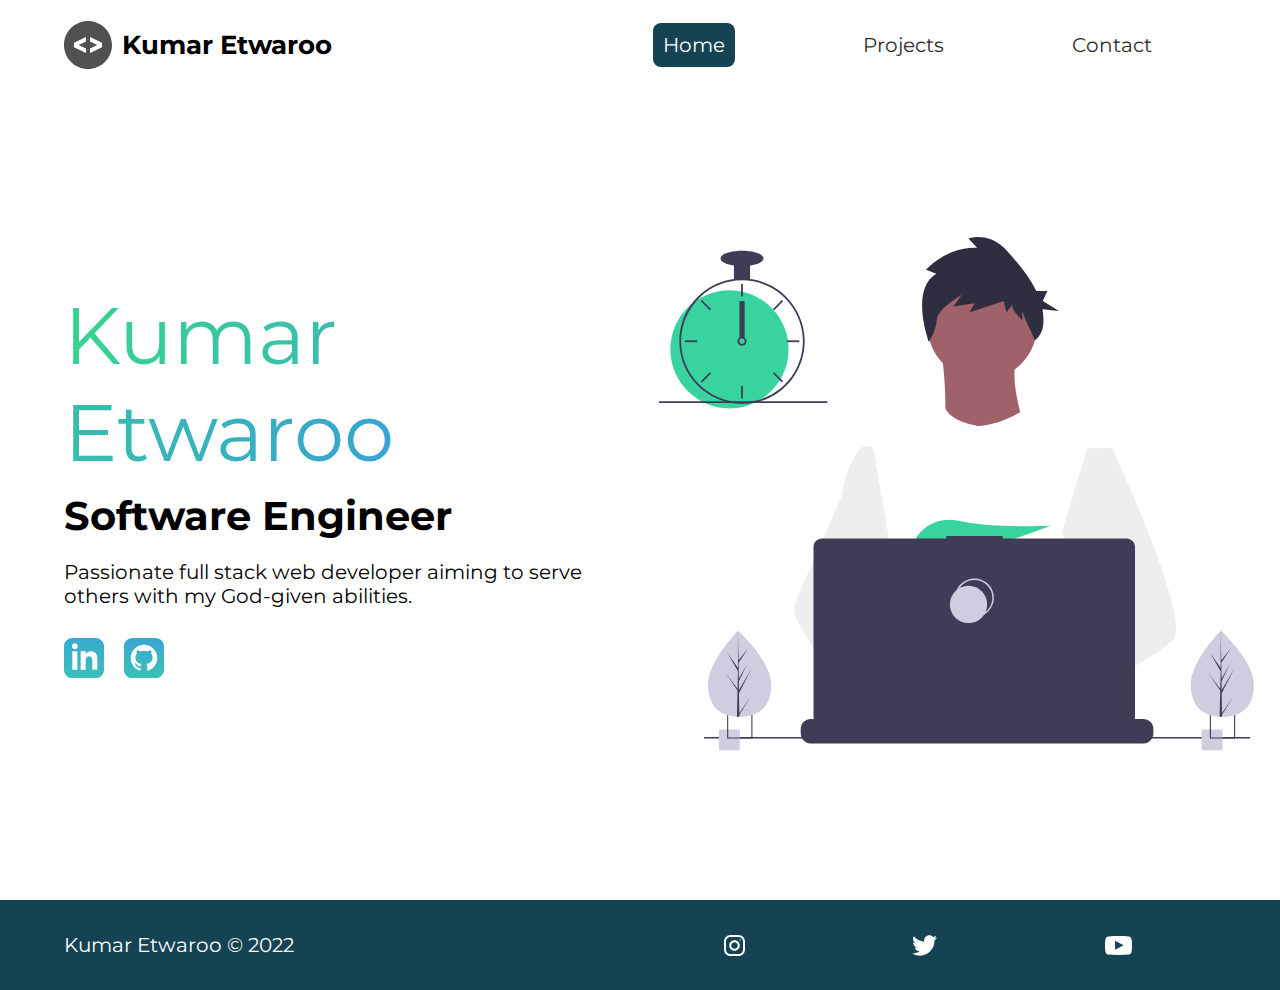
==== commit 3bb9197e: "Modified links and optimized images" ====
--- a/index.html
+++ b/index.html
@@ -47,14 +47,18 @@
             <h2>Software Engineer</h2>
           </header>
           <p>
-            Lorem ipsum dolor sit amet consectetur adipisicing elit. Eligendi,
-            sit?
+            Passionate full stack web developer aiming to serve others with my
+            God-given abilities.
           </p>
           <div class="intro-links-container">
-            <a href="#"
+            <a
+              href="https://www.linkedin.com/in/kumar-etwaroo-87722a7b/"
+              target="_blank"
               ><img src="./icons/linked-in.svg" alt="linkedin-social-media"
             /></a>
-            <a href="#"><img src="./icons/github.svg" alt="github-lin" /></a>
+            <a href="https://github.com/kumar100966" target="_blank"
+              ><img src="./icons/github.svg" alt="github-lin"
+            /></a>
           </div>
         </div>
         <div class="intro-imgs-container">
@@ -276,17 +280,26 @@
       <ul>
         <li>
           <a href="/"
-            ><img src="./icons/instagram 1.svg" alt="instagram-social-media"
+            ><img
+              src="./icons/instagram 1.svg"
+              alt="instagram-social-media"
+              title="instagram-social-media"
           /></a>
         </li>
         <li>
           <a href="/"
-            ><img src="./icons/twitter 1.svg" alt="twitter-social-media"
+            ><img
+              src="./icons/twitter 1.svg"
+              alt="twitter-social-media"
+              title="twitter-social-media"
           /></a>
         </li>
         <li>
           <a href="/"
-            ><img src="./icons/youtube-symbol 1.svg" alt="youtube-social-media"
+            ><img
+              src="./icons/youtube-symbol 1.svg"
+              alt="youtube-social-media"
+              title="youtube-social-media"
           /></a>
         </li>
       </ul>
